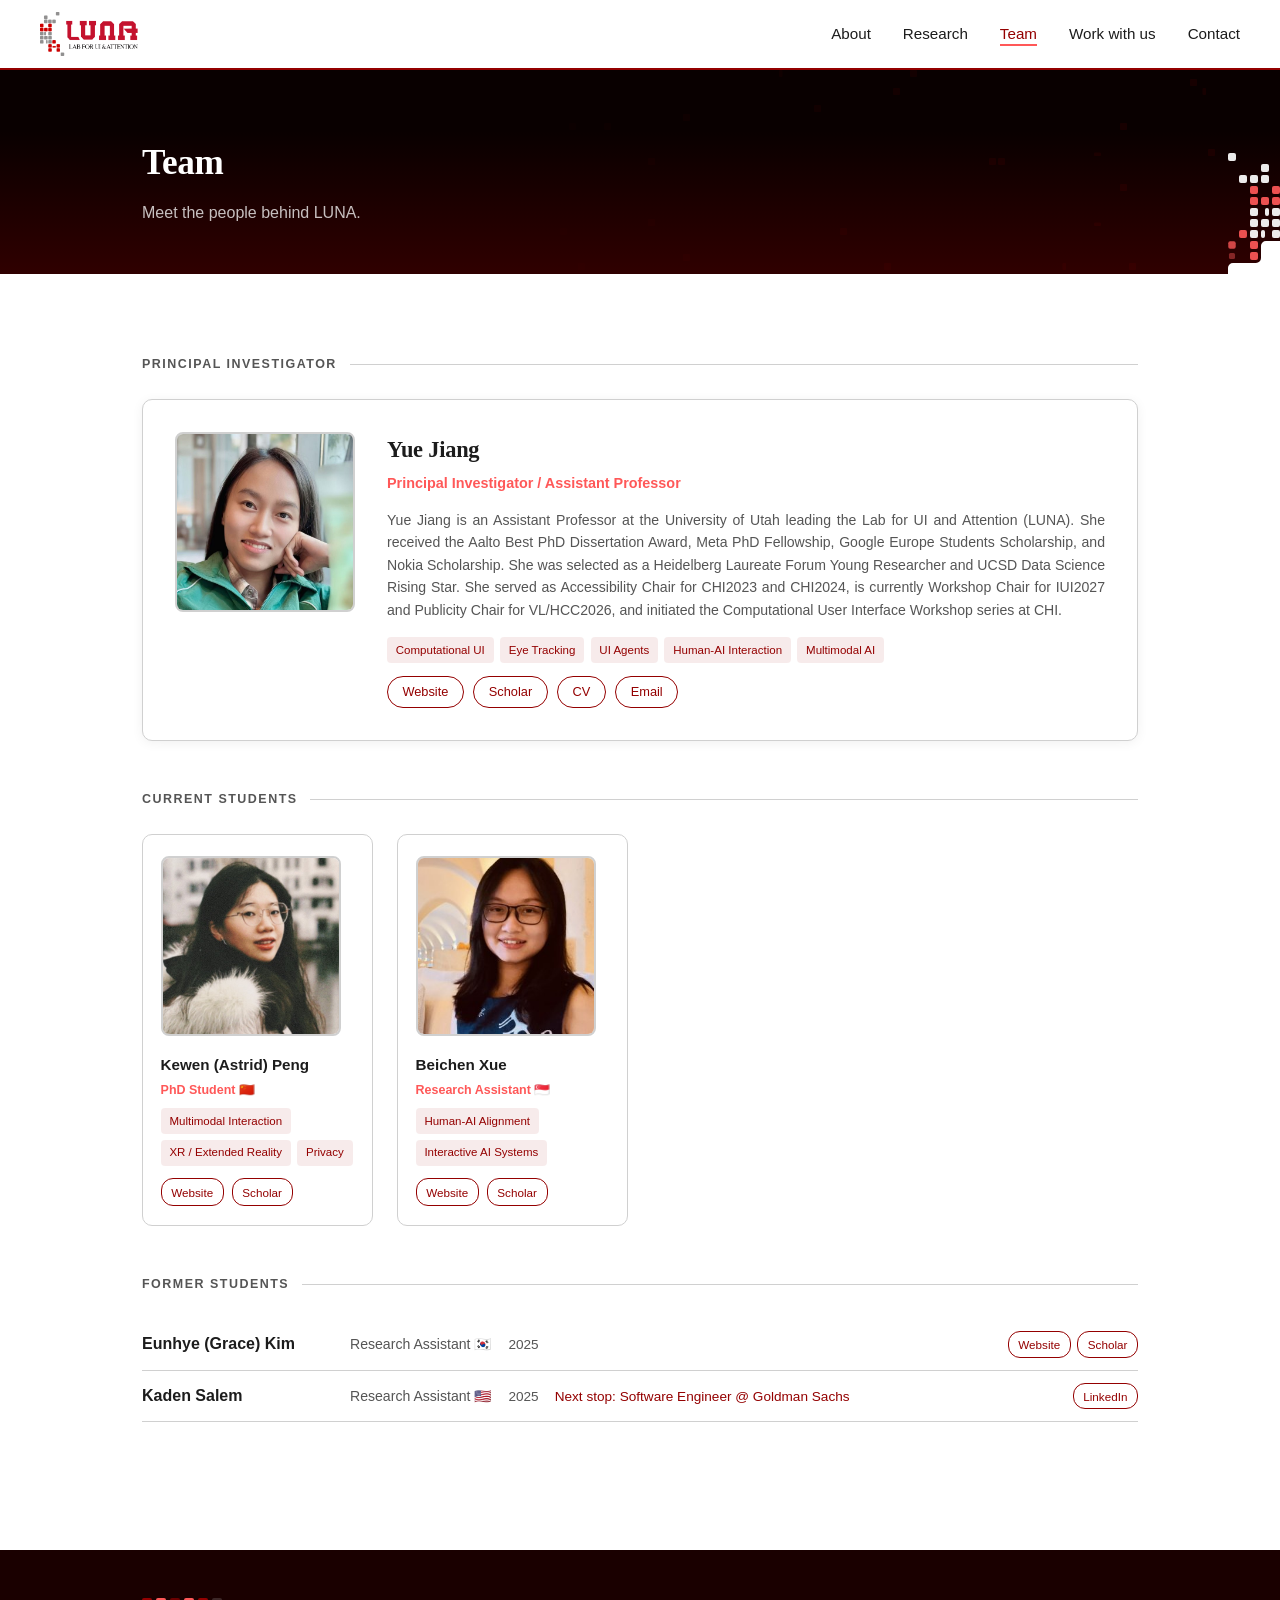
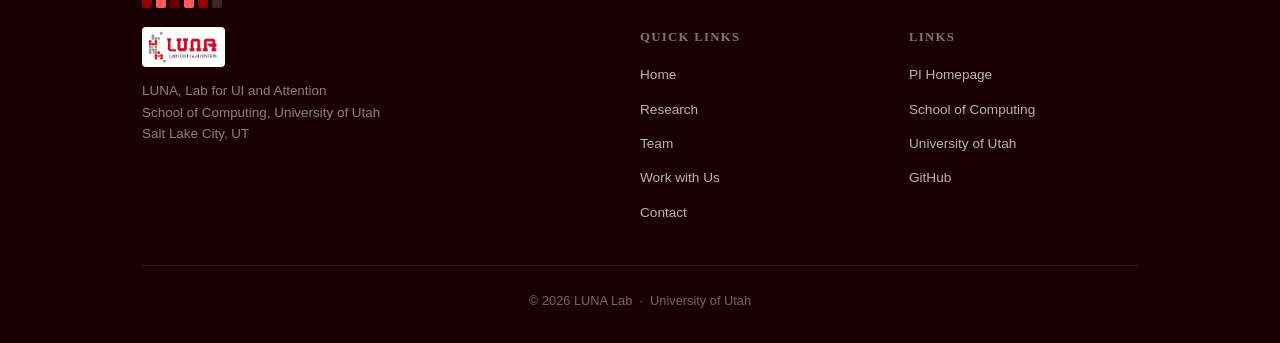
==== team.html @ 47d91c91 "Initial commit" ====
<!DOCTYPE html>
<html lang="en">
<head>
  <meta charset="UTF-8" />
  <meta name="viewport" content="width=device-width, initial-scale=1.0" />
  <meta name="description" content="Meet the LUNA Lab team at the University of Utah." />
  <title>Team | LUNA Lab</title>
  <link rel="stylesheet" href="css/styles.css" />
  <style>
    /* Extra: square-pattern photo placeholder for team */
    .photo-placeholder-grid {
      display: grid;
      grid-template-columns: repeat(6, 1fr);
      gap: 3px;
      padding: 16px;
      width: 100%; height: 100%;
      background: var(--luna-dark);
    }
    .photo-placeholder-grid .sq {
      border-radius: 2px;
    }
    .pi-photo-placeholder {
      display: grid;
      grid-template-columns: repeat(6, 1fr);
      gap: 4px;
      padding: 20px;
      width: 100%; height: 100%;
      background: var(--luna-dark);
    }
    .pi-photo-placeholder .sq { border-radius: 2px; }

    /* Interests tag row */
    .interest-tags { list-style: none; padding: 0; display: flex; flex-wrap: wrap; gap: 0.4rem; margin: 0.5rem 0 0.8rem; }
    .interest-tag {
      font-size: 0.72rem; font-weight: 500;
      padding: 0.2rem 0.55rem;
      border-radius: 4px;
      background: rgba(148,0,0,0.08);
      color: var(--luna-primary);
    }
  </style>
</head>
<body>
<a class="skip-link" href="#main-content">Skip to main content</a>

<nav class="luna-nav" aria-label="Main navigation">
  <a href="index.html" class="nav-logo">
    <img src="assets/brand/luna-logo-transparent.png" alt="LUNA Lab — Home" />
  </a>
  <button class="nav-hamburger" aria-label="Open menu" aria-expanded="false" aria-controls="nav-links">
    <span aria-hidden="true"></span><span aria-hidden="true"></span><span aria-hidden="true"></span>
  </button>
  <ul class="nav-links" id="nav-links">
    <li><a href="index.html">About</a></li>
    <li><a href="publications.html">Research</a></li>
    <li><a href="team.html">Team</a></li>
    <li><a href="join.html">Work with us</a></li>
    <li><a href="contact.html">Contact</a></li>
  </ul>
</nav>

<main id="main-content">

<div class="page-header">
  <canvas class="page-grid-canvas" aria-hidden="true"></canvas>
  <canvas class="page-edge-canvas" aria-hidden="true"></canvas>
  <div class="luna-container">
    <h1>Team</h1>
    <p>Meet the people behind LUNA.</p>
  </div>
</div>

<section class="luna-section" aria-label="Team members">
  <div class="luna-container" id="team-container">
    <!-- Rendered dynamically from members.json below -->
    <noscript>
      <p>Please enable JavaScript to view the team page, or see
      <a href="data/members.json">members.json</a>.</p>
    </noscript>
  </div>
</section>

</main>

<footer class="luna-footer">
  <div class="luna-container">
    <div class="footer-squares" aria-hidden="true">
      <span style="background:#940000;"></span>
      <span style="background:#ff5858;"></span>
      <span style="background:#6b0000;"></span>
      <span style="background:#ff5858;"></span>
      <span style="background:#940000;"></span>
      <span style="background:rgba(255,255,255,0.15);"></span>
    </div>
    <div class="footer-grid">
      <div class="footer-brand">
        <div class="footer-logo">
          <img src="assets/brand/luna-logo.png" alt="" />
        </div>
        <p>LUNA, Lab for UI and Attention<br>School of Computing, University of Utah<br>Salt Lake City, UT</p>
      </div>
      <div class="footer-links">
        <h4 id="footer-quick-links">Quick Links</h4>
        <ul aria-labelledby="footer-quick-links">
          <li><a href="index.html">Home</a></li>
          <li><a href="publications.html">Research</a></li>
          <li><a href="team.html">Team</a></li>
          <li><a href="join.html">Work with Us</a></li>
          <li><a href="contact.html">Contact</a></li>
        </ul>
      </div>
      <div class="footer-links">
        <h4 id="footer-ext-links">Links</h4>
        <ul aria-labelledby="footer-ext-links">
          <li><a data-link="piHomepage" href="https://yuejiang-nj.github.io/" target="_blank" rel="noopener">PI Homepage</a></li>
          <li><a data-link="schoolOfComputing" href="https://www.cs.utah.edu/" target="_blank" rel="noopener">School of Computing</a></li>
          <li><a data-link="universityOfUtah" href="https://www.utah.edu/" target="_blank" rel="noopener">University of Utah</a></li>
          <li><a data-link="labGithub" href="https://github.com/YueJiang-nj" target="_blank" rel="noopener">GitHub</a></li>
        </ul>
      </div>
    </div>
    <div class="footer-bottom">
      © 2026 LUNA Lab &nbsp;·&nbsp; University of Utah
    </div>
  </div>
</footer>

<script src="js/site-config.js"></script>
<script src="js/main.js"></script>
<script src="js/animation.js"></script>
<script>
/**
 * Loads members.json and renders the team page.
 * To add/edit members, update data/members.json — no HTML edits needed.
 */

const PLACEHOLDER_COLORS = ['#940000','#ff5858','#6b0000','#1a0000','#940000','#ff5858'];

function squarePlaceholder(size = 36) {
  const div = document.createElement('div');
  div.className = size > 6 ? 'pi-photo-placeholder' : 'photo-placeholder-grid';
  div.setAttribute('aria-hidden', 'true');   // decorative
  div.style.cssText = `display:grid;grid-template-columns:repeat(6,1fr);gap:3px;padding:12px;width:100%;height:100%;background:#1a0000;box-sizing:border-box;`;
  for (let i = 0; i < size; i++) {
    const sq = document.createElement('div');
    sq.style.cssText = `border-radius:2px;background:${PLACEHOLDER_COLORS[i % PLACEHOLDER_COLORS.length]};opacity:${(0.3+Math.random()*0.6).toFixed(2)};`;
    div.appendChild(sq);
  }
  return div;
}

function makeMemberLinks(member) {
  const links = [];
  if (member.homepage) links.push(`<a href="${member.homepage}" target="_blank" rel="noopener">Website</a>`);
  if (member.scholar)  links.push(`<a href="${member.scholar}"  target="_blank" rel="noopener">Scholar</a>`);
  if (member.linkedin) links.push(`<a href="${member.linkedin}" target="_blank" rel="noopener">LinkedIn</a>`);
  if (member.twitter)  links.push(`<a href="${member.twitter}"  target="_blank" rel="noopener">Twitter</a>`);
  if (member.cv)       links.push(`<a href="${member.cv}"       target="_blank" rel="noopener">CV</a>`);
  if (member.email)    links.push(`<a href="mailto:${member.email}">Email</a>`);
  return links.join('');
}

function renderPICard(pi) {
  const card = document.createElement('article');
  card.className = 'pi-card';

  // Photo — wrapped in link if homepage exists
  const photoWrap = document.createElement('div');
  photoWrap.className = 'pi-photo';
  photoWrap.style.cursor = pi.homepage ? 'pointer' : 'default';
  if (pi.photo) {
    const img = document.createElement('img');
    img.src = pi.photo;
    img.alt = `${pi.name}, ${pi.role}`;
    img.onerror = function () { this.parentElement.replaceChild(squarePlaceholder(36), this); };
    photoWrap.appendChild(img);
  } else {
    photoWrap.appendChild(squarePlaceholder(36));
  }
  if (pi.homepage) {
    const a = document.createElement('a');
    a.href = pi.homepage;
    a.target = '_blank';
    a.rel = 'noopener';
    a.setAttribute('aria-label', `${pi.name}: homepage (opens in a new tab)`);
    a.style.cssText = 'display:block;width:100%;height:100%;';
    a.appendChild(photoWrap.firstChild);
    photoWrap.appendChild(a);
  }

  // Name as link
  const nameHtml = pi.homepage
    ? `<a href="${pi.homepage}" target="_blank" rel="noopener" style="color:inherit;text-decoration:none;" onmouseover="this.style.color='var(--luna-accent)'" onmouseout="this.style.color='inherit'">${pi.name}</a>`
    : pi.name;

  const info = document.createElement('div');
  info.innerHTML = `
    <h3>${nameHtml}</h3>
    <div class="pi-title">${pi.role}</div>
    <p class="pi-bio">${pi.bio || ''}</p>
    <ul class="interest-tags" aria-label="Research interests">
      ${(pi.interests || []).map(t => `<li class="interest-tag">${t}</li>`).join('')}
    </ul>
    <div class="pi-links">${makeMemberLinks(pi)}</div>
  `;

  card.appendChild(photoWrap);
  card.appendChild(info);
  return card;
}

function renderMemberCard(member) {
  const card = document.createElement('article');
  card.className = 'member-card';


  // Photo — wrapped in link if homepage exists
  const photoWrap = document.createElement('div');
  photoWrap.className = 'member-photo';
  photoWrap.style.cursor = member.homepage ? 'pointer' : 'default';

  const imgOrPlaceholder = (() => {
    if (member.photo) {
      const img = document.createElement('img');
      img.src = member.photo;
      img.alt = `${member.name}, ${member.role}`;
      img.onerror = function () { this.parentElement.replaceChild(squarePlaceholder(18), this); };
      return img;
    }
    return squarePlaceholder(18);
  })();

  if (member.homepage) {
    const a = document.createElement('a');
    a.href = member.homepage;
    a.target = '_blank';
    a.rel = 'noopener';
    a.setAttribute('aria-label', `${member.name}: homepage (opens in a new tab)`);
    a.style.cssText = 'display:block;width:100%;height:100%;';
    a.appendChild(imgOrPlaceholder);
    photoWrap.appendChild(a);
  } else {
    photoWrap.appendChild(imgOrPlaceholder);
  }

  // Name as link
  const nameHtml = member.homepage
    ? `<a href="${member.homepage}" target="_blank" rel="noopener" style="color:inherit;text-decoration:none;" onmouseover="this.style.color='var(--luna-accent)'" onmouseout="this.style.color='inherit'">${member.name}</a>`
    : member.name;

  const info = document.createElement('div');
  info.className = 'member-info';
  info.innerHTML = `
    <h3>${nameHtml}</h3>
    <div class="member-role">${member.role}${member.flag ? ' ' + member.flag : ''}${member.start_year ? ' · ' + member.start_year + '–' : ''}</div>
    <ul class="interest-tags" aria-label="Research interests">
      ${(member.interests || []).map(t => `<li class="interest-tag">${t}</li>`).join('')}
    </ul>
    <p class="member-interests">${member.bio || ''}</p>
    <div class="member-links">${makeMemberLinks(member)}</div>
  `;

  card.appendChild(photoWrap);
  card.appendChild(info);
  return card;
}

function sectionLabel(text) {
  const h = document.createElement('h2');   // h1 (page) → h2 (group) → h3 (person)
  h.className = 'team-section-label';
  h.textContent = text;
  return h;
}

async function renderTeam() {
  const container = document.getElementById('team-container');
  let data;
  try {
    const res = await fetch('data/members.json', { cache: 'no-cache' });   // always pick up edits
    data = await res.json();
  } catch (e) {
    container.innerHTML = '<p style="color:var(--luna-text-light)">Could not load team data.</p>';
    return;
  }

  // PI
  if (data.pi && data.pi.length) {
    container.appendChild(sectionLabel('Principal Investigator'));
    data.pi.forEach(p => container.appendChild(renderPICard(p)));
  }

  // PhD Students
  if (data.phd_students && data.phd_students.length) {
    container.appendChild(sectionLabel('Current Students'));
    const grid = document.createElement('div');
    grid.className = 'members-grid';
    data.phd_students.forEach(m => grid.appendChild(renderMemberCard(m)));
    container.appendChild(grid);
  }

  // Masters
  if (data.masters_students && data.masters_students.length) {
    container.appendChild(sectionLabel('Master\'s Students'));
    const grid = document.createElement('div');
    grid.className = 'members-grid';
    data.masters_students.forEach(m => grid.appendChild(renderMemberCard(m)));
    container.appendChild(grid);
  }

  // Undergrad
  if (data.undergrad_researchers && data.undergrad_researchers.length) {
    container.appendChild(sectionLabel('Undergraduate Researchers'));
    const grid = document.createElement('div');
    grid.className = 'members-grid';
    data.undergrad_researchers.forEach(m => grid.appendChild(renderMemberCard(m)));
    container.appendChild(grid);
  }

  // Visiting
  if (data.visiting_researchers && data.visiting_researchers.length) {
    container.appendChild(sectionLabel('Visiting Researchers'));
    const grid = document.createElement('div');
    grid.className = 'members-grid';
    data.visiting_researchers.forEach(m => grid.appendChild(renderMemberCard(m)));
    container.appendChild(grid);
  }

  // Former students — a compact text list (name · role · year · next stop)
  if (data.alumni && data.alumni.length) {
    container.appendChild(sectionLabel('Former Students'));
    const list = document.createElement('ul');
    list.className = 'alumni-list';
    data.alumni.forEach(m => {
      const li = document.createElement('li');
      const links = makeMemberLinks(m);   // Website / Scholar / LinkedIn … (empty fields are skipped)
      li.innerHTML = `
        <span class="alumni-name">${m.name}</span>
        <span class="alumni-role">${m.role}${m.flag ? ' ' + m.flag : ''}</span>
        ${m.years ? `<span class="alumni-years">${m.years}</span>` : ''}
        ${m.next ? `<span class="alumni-next">Next stop: ${m.next}</span>` : ''}
        ${links ? `<span class="alumni-links">${links}</span>` : ''}`;
      list.appendChild(li);
    });
    container.appendChild(list);
  }
}

renderTeam();
</script>
</body>
</html>
---- css/styles.css ----
/* ============================================================
   LUNA Lab — Shared Stylesheet
   Colors: #940000 (primary), #ff5858 (accent), #ffffff (white)
   ============================================================ */

/* ── Factoria (custom font — place files in /fonts/) ── */
@font-face {
  font-family: 'Factoria';
  src: url('../fonts/Factoria-Medium.woff2') format('woff2'),
       url('../fonts/Factoria-Medium.woff')  format('woff'),
       url('../fonts/Factoria-Medium.otf')   format('opentype');
  font-weight: 500;
  font-style: normal;
  font-display: swap;
}
@font-face {
  font-family: 'Factoria';
  src: url('../fonts/Factoria-SemiBold.woff2') format('woff2'),
       url('../fonts/Factoria-SemiBold.woff')  format('woff'),
       url('../fonts/Factoria-SemiBold.otf')   format('opentype');
  font-weight: 600;
  font-style: normal;
  font-display: swap;
}
@font-face {
  font-family: 'Factoria';
  src: url('../fonts/Factoria-Bold.woff2') format('woff2'),
       url('../fonts/Factoria-Bold.woff')  format('woff'),
       url('../fonts/Factoria-Bold.otf')   format('opentype');
  font-weight: 700;
  font-style: normal;
  font-display: swap;
}

:root {
  --luna-primary:    #940000;
  --luna-primary-dk: #6b0000;
  --luna-accent:     #ff5858;
  --luna-white:      #ffffff;
  --luna-dark:       #1a0000;
  --luna-gray:       #f5f5f5;
  --luna-gray-mid:   #d0d0d0;
  --luna-text:       #1c1c1c;
  --luna-text-light: #555555;
  --nav-height:      70px;
  --font-display: 'Factoria', 'Georgia', serif;   /* headings & titles */
  --font-sans: 'Inter', 'Segoe UI', Arial, sans-serif;  /* body */
  --font-mono: 'JetBrains Mono', 'Fira Code', 'Consolas', monospace;
}

/* ── Reset ── */
*, *::before, *::after { box-sizing: border-box; margin: 0; padding: 0; }
html { scroll-behavior: smooth; }
body {
  font-family: var(--font-sans);
  color: var(--luna-text);
  background: var(--luna-white);
  line-height: 1.65;
}
a { color: var(--luna-primary); text-decoration: none; }
a:hover { color: var(--luna-accent); text-decoration: underline; }
img { max-width: 100%; display: block; }

/* ── Google Fonts (body + mono) ── */
@import url('https://fonts.googleapis.com/css2?family=Inter:wght@300;400;500;600;700&family=JetBrains+Mono:wght@400;500&display=swap');

/* ── Factoria applied to all display headings ── */
h1, h2, h3,
.section-title,
.luna-hero-content h1,
.page-header h1,
.pub-year-label,
.pi-card h3,
.join-card h3,
.contact-block h2,
.contact-block h3,
.footer-links h4,
nav.luna-nav .nav-logo span {
  font-family: var(--font-display);
  letter-spacing: -0.01em;
}

/* ============================================================
   NAVIGATION
   ============================================================ */
nav.luna-nav {
  position: fixed;
  top: 0; left: 0; right: 0;
  height: var(--nav-height);
  background: rgba(255,255,255,0.96);
  backdrop-filter: blur(10px);
  border-bottom: 2px solid var(--luna-primary);
  z-index: 1000;
  display: flex;
  align-items: center;
  justify-content: space-between;
  padding: 0 2.5rem;
}

nav.luna-nav .nav-logo {
  display: flex;
  align-items: center;
  gap: 0.7rem;
  text-decoration: none;
}
nav.luna-nav .nav-logo img {
  height: 44px;
  width: auto;
}
nav.luna-nav .nav-logo span {
  font-size: 1rem;
  font-weight: 600;
  color: var(--luna-primary);
  letter-spacing: 0.03em;
}

nav.luna-nav .nav-links {
  display: flex;
  gap: 2rem;
  list-style: none;
}
nav.luna-nav .nav-links a {
  font-size: 0.95rem;
  font-weight: 500;
  color: var(--luna-text);
  text-decoration: none;
  position: relative;
  padding-bottom: 2px;
  transition: color 0.2s;
}
nav.luna-nav .nav-links a::after {
  content: '';
  position: absolute;
  bottom: -2px; left: 0; right: 0;
  height: 2px;
  background: var(--luna-accent);
  transform: scaleX(0);
  transition: transform 0.2s;
}
nav.luna-nav .nav-links a:hover,
nav.luna-nav .nav-links a.active {
  color: var(--luna-primary);
  text-decoration: none;
}
nav.luna-nav .nav-links a:hover::after,
nav.luna-nav .nav-links a.active::after {
  transform: scaleX(1);
}

/* Hamburger (mobile) */
.nav-hamburger {
  display: none;
  flex-direction: column;
  gap: 5px;
  cursor: pointer;
  background: none;
  border: none;
  padding: 14px 10px;      /* 44x44 touch target (WCAG 2.5.5) */
  margin: -10px -6px;      /* …without moving the bars visually */
}
.nav-hamburger span {
  display: block;
  width: 24px; height: 2px;
  background: var(--luna-primary);
  transition: all 0.2s;
}

@media (max-width: 768px) {
  .nav-hamburger { display: flex; }
  nav.luna-nav .nav-links {
    position: fixed;
    top: var(--nav-height); left: 0; right: 0;
    background: white;
    flex-direction: column;
    align-items: flex-start;
    padding: 1.5rem 2rem;
    gap: 1rem;
    border-bottom: 2px solid var(--luna-primary);
    display: none;
  }
  nav.luna-nav .nav-links.open { display: flex; }
}

/* ============================================================
   PAGE WRAPPER
   ============================================================ */
main { padding-top: var(--nav-height); }

/* ============================================================
   HERO (index.html)
   ============================================================ */
.luna-hero {
  position: relative;
  width: 100%;
  height: calc(100vh - var(--nav-height));
  min-height: 520px;
  background: var(--luna-dark);
  overflow: hidden;
  display: flex;
  align-items: center;
  justify-content: center;
}
/* The hero pulls the next section up over its white bottom band (JS sets a negative
   margin); keep that section's content above the hero. */
.luna-hero { z-index: 0; }
.luna-hero + * { position: relative; z-index: 1; }
/* Bottom edge cut by LUNA logo blocks (drawn by js/animation.js) */
#luna-edge-canvas {
  position: absolute;
  left: 0; right: 0; bottom: 0;
  width: 100%; height: 330px;   /* set by animation.js to one mark tall */
  z-index: 7;                   /* above canvas, vignette and glow; below the title & scroll cue */
  pointer-events: none;
}

#luna-grid-canvas {
  position: absolute;
  inset: 0;
  width: 100%; height: 100%;
  opacity: 0.80; /* letter monogram — vignette handles centre legibility */
  /* soft hand-off: letters dissolve toward the bottom edge */
  -webkit-mask-image: linear-gradient(to bottom, #000 0%, #000 58%, rgba(0,0,0,0.55) 80%, transparent 100%);
          mask-image: linear-gradient(to bottom, #000 0%, #000 58%, rgba(0,0,0,0.55) 80%, transparent 100%);
}
/* soft hand-off into the About section: a warm glow rising from the bottom edge */
.luna-hero::before {
  content: '';
  position: absolute;
  left: 0; right: 0; bottom: 0;
  height: 34%;
  z-index: 6;               /* above canvas + vignette, below content */
  pointer-events: none;
  background: linear-gradient(to bottom, rgba(148,0,0,0) 0%, rgba(148,0,0,0.12) 45%, rgba(148,0,0,0.30) 100%);
}
/* faint scroll cue at the bottom of the hero: three rounded chevrons that ripple downward */
.hero-scroll-cue {
  position: absolute;
  left: 50%;
  bottom: var(--hero-cue, 1.2rem);   /* set by animation.js: inside the upper half of the bottom fade */
  transform: translateX(-50%);
  z-index: 10;
  width: 44px; height: 56px;
  display: flex; align-items: center; justify-content: center;
  color: rgba(255,255,255,0.55);
  text-decoration: none;
  border-radius: 8px;
  transition: color 0.2s;
}
.hero-scroll-cue:hover { color: rgba(255,255,255,0.9); text-decoration: none; }
.hero-scroll-cue svg { width: 26px; height: 44px; display: block; overflow: visible; }
.hero-scroll-cue path { animation: hero-cue-ripple 2.1s ease-in-out infinite; opacity: 0.25; }
.hero-scroll-cue .cue-2 { animation-delay: 0.22s; }
.hero-scroll-cue .cue-3 { animation-delay: 0.44s; }
@keyframes hero-cue-ripple {
  0%, 60%, 100% { opacity: 0.22; transform: translateY(0); }
  30%           { opacity: 0.95; transform: translateY(2px); }
}

.luna-hero-content {
  position: relative;
  z-index: 10;
  text-align: center;
  color: white;
  padding: 2rem;
  max-width: 800px;
}
.luna-hero-content h1 {
  font-size: clamp(2rem, 5vw, 3.6rem);
  font-weight: 700;
  line-height: 1.15;
  letter-spacing: -0.02em;
  margin-bottom: 0.5rem;
}
.luna-hero-content h1 .highlight {
  color: var(--luna-accent);
}
.luna-hero-content .hero-sub {
  font-size: clamp(1rem, 2.2vw, 1.3rem);
  color: rgba(255,255,255,0.8);
  margin-top: 0.8rem;
  font-weight: 400;
}
.luna-hero-content .hero-tagline {
  font-family: var(--font-mono);
  font-size: 0.85rem;
  color: var(--luna-accent);
  margin-top: 1.2rem;
  opacity: 0.9;
  letter-spacing: 0.05em;
}

/* ============================================================
   SQUARE MOTIF (decorative, from LUNA logo aesthetic)
   ============================================================ */
.luna-square-motif {
  display: inline-grid;
  grid-template-columns: repeat(3, 8px);
  gap: 2px;
  vertical-align: middle;
  margin: 0 6px;
}
.luna-square-motif span {
  width: 8px; height: 8px;
  border-radius: 1px;
}
.luna-square-motif span.s-red  { background: var(--luna-accent); }
.luna-square-motif span.s-dark { background: var(--luna-primary); }
.luna-square-motif span.s-white { background: white; border: 1px solid var(--luna-gray-mid); }

/* Larger square accent bar */
.luna-section-accent {
  display: flex;
  gap: 5px;
  margin-bottom: 1.2rem;
  align-items: center;
}
.luna-section-accent .sq {
  width: 12px; height: 12px;
  border-radius: 2px;
}
.luna-section-accent .sq-1 { background: var(--luna-primary); }
.luna-section-accent .sq-2 { background: var(--luna-accent); }
.luna-section-accent .sq-3 { background: var(--luna-gray-mid); }

/* ============================================================
   SECTIONS — general
   ============================================================ */
.luna-section {
  padding: 5rem 0;
}
.luna-section-alt {
  background: var(--luna-gray);
}
.luna-container {
  max-width: 1060px;
  margin: 0 auto;
  padding: 0 2rem;
}
.section-title {
  font-size: 1.9rem;
  font-weight: 700;
  color: var(--luna-primary);
  margin-bottom: 1.5rem;
}
.section-title .accent { color: var(--luna-accent); }

/* ============================================================
   ABOUT SECTION (index)
   ============================================================ */
.about-grid {
  display: grid;
  grid-template-columns: 1fr 1fr;
  gap: 3rem;
  align-items: start;
}
.about-grid p {
  margin-bottom: 1rem;
  color: var(--luna-text-light);
  font-size: 0.97rem;
}
.about-grid p strong { color: var(--luna-text); }

.research-themes {
  display: grid;
  grid-template-columns: 1fr 1fr;
  gap: 1rem;
  margin-top: 1.5rem;
}
.theme-card {
  background: white;
  border: 1.5px solid var(--luna-gray-mid);
  border-left: 4px solid var(--luna-accent);
  border-radius: 6px;
  padding: 1rem 1.1rem;
  transition: border-color 0.2s, box-shadow 0.2s;
}
.theme-card:hover {
  border-color: var(--luna-primary);
  box-shadow: 0 4px 16px rgba(148,0,0,0.08);
}
.theme-card h4 {
  font-size: 0.9rem;
  font-weight: 600;
  color: var(--luna-primary);
  margin-bottom: 0.3rem;
}
.theme-card p {
  font-size: 0.82rem;
  margin: 0;
  color: var(--luna-text-light);
}

@media (max-width: 768px) {
  .about-grid { grid-template-columns: 1fr; }
  .research-themes { grid-template-columns: 1fr; }
}

/* ============================================================
   SPONSORS SCROLL
   ============================================================ */
.sponsors-section {
  background: white;
  padding: 2.5rem 0;
  overflow: hidden;
  border-bottom: 1px solid var(--luna-gray-mid);
}
.sponsors-label {
  text-align: center;
  font-size: 0.78rem;
  font-weight: 600;
  letter-spacing: 0.12em;
  color: var(--luna-text-light);
  text-transform: uppercase;
  margin-bottom: 1.5rem;
}
.sponsors-track-wrapper {
  overflow: hidden;
  position: relative;
  /* fade edges */
  mask-image: linear-gradient(to right, transparent, black 15%, black 85%, transparent);
  -webkit-mask-image: linear-gradient(to right, transparent, black 15%, black 85%, transparent);
}
.sponsors-track {
  display: flex;
  align-items: center;
  gap: 5rem;
  width: max-content;
  animation: sponsors-scroll 18s linear infinite;
}
.sponsors-track:hover { animation-play-state: paused; }

.sponsor-logo {
  display: flex;
  align-items: center;
  justify-content: center;
  height: 52px;
  flex-shrink: 0;
}
.sponsor-logo img { height: 44px; width: auto; max-width: 220px; object-fit: contain; }
/* very wide wordmark: a bit shorter so it sits in balance with NVIDIA */
.sponsor-logo img[src*="one-u-rai"] { height: 34px; max-width: 420px; }
.sponsor-logo .sponsor-text {
  font-size: 1.1rem;
  font-weight: 700;
  color: var(--luna-text);
  letter-spacing: 0.02em;
  white-space: nowrap;
}

/* Few sponsors → a calm, centred row. The duplicate set (only needed for the
   infinite scroll) is hidden. To bring the scrolling marquee back once there are
   many logos, add class="scrolling" to .sponsors-track in index.html. */
.sponsors-track:not(.scrolling) {
  width: 100%;
  justify-content: center;
  flex-wrap: wrap;
  gap: 3.5rem;
  animation: none;
}
.sponsors-track:not(.scrolling) .sponsor-logo[aria-hidden="true"] { display: none; }
.sponsors-track-wrapper:has(.sponsors-track:not(.scrolling)) {
  -webkit-mask-image: none; mask-image: none;
}

@keyframes sponsors-scroll {
  0%   { transform: translateX(0); }
  100% { transform: translateX(-50%); }
}

/* ============================================================
   PUBLICATIONS PAGE
   ============================================================ */
.pub-year-group { margin-bottom: 3rem; }
.pub-year-label {
  font-size: 1.1rem;
  font-weight: 700;
  color: var(--luna-primary);
  border-bottom: 2px solid var(--luna-accent);
  padding-bottom: 0.4rem;
  margin-bottom: 1.5rem;
  display: inline-block;
}

.pub-card {
  display: grid;
  grid-template-columns: 200px 1fr;
  gap: 1.5rem;
  padding: 1.5rem 0;
  border-bottom: 1px solid var(--luna-gray-mid);
  align-items: start;
}
.pub-card:last-child { border-bottom: none; }

.pub-thumb {
  width: 200px;
  height: auto;
  aspect-ratio: 16 / 9;     /* matches the 16:9 paper covers, so nothing gets cropped */
  border-radius: 6px;
  overflow: hidden;
  background: var(--luna-gray);
  flex-shrink: 0;
  display: flex;
  align-items: center;
  justify-content: center;
  border: 1px solid var(--luna-gray-mid);
  position: relative;
}
.pub-thumb img { width: 100%; height: 100%; object-fit: contain; background: #fff; }   /* show the whole figure */
/* Thumbnail that plays the paper's video */
a.pub-thumb.has-video { cursor: pointer; text-decoration: none; }
a.pub-thumb.has-video img { transition: transform 0.35s ease, filter 0.35s ease; }
a.pub-thumb.has-video:hover img,
a.pub-thumb.has-video:focus-visible img { transform: scale(1.04); filter: brightness(0.82); }
.play-badge {
  position: absolute;
  right: 8px; bottom: 8px;
  width: 34px; height: 34px;
  border-radius: 8px;                    /* rounded square — LUNA block */
  background: rgba(148,0,0,0.92);
  display: flex; align-items: center; justify-content: center;
  box-shadow: 0 2px 8px rgba(0,0,0,0.25);
  transition: transform 0.2s ease, background 0.2s ease;
}
.play-badge svg { width: 18px; height: 18px; fill: #fff; margin-left: 2px; }
a.pub-thumb.has-video:hover .play-badge,
a.pub-thumb.has-video:focus-visible .play-badge { transform: scale(1.1); background: var(--luna-accent); }
.pub-thumb .thumb-placeholder {
  width: 100%; height: 100%;
  display: grid;
  grid-template-columns: repeat(8, 1fr);
  grid-template-rows: repeat(5, 1fr);
  gap: 2px;
  padding: 8px;
  background: var(--luna-dark);
}
.pub-thumb .thumb-placeholder .sq {
  border-radius: 1px;
  opacity: 0.7;
}

.pub-info .pub-venue {
  font-size: 0.78rem;
  font-weight: 600;
  color: var(--luna-accent);
  text-transform: uppercase;
  letter-spacing: 0.08em;
  margin-bottom: 0.4rem;
}
.pub-info h3 {
  font-size: 1rem;
  font-weight: 600;
  color: var(--luna-text);
  line-height: 1.4;
  margin-bottom: 0.5rem;
}
.pub-info .pub-authors {
  font-size: 0.85rem;
  color: var(--luna-text-light);
  margin-bottom: 0.6rem;
}
.pub-info .pub-authors strong { color: var(--luna-text); }
.pub-info .pub-desc {
  font-size: 0.84rem;
  color: var(--luna-text-light);
  line-height: 1.55;
  margin-bottom: 0.7rem;
}
.pub-links {
  display: flex;
  flex-wrap: wrap;
  gap: 0.5rem;
}
.pub-link {
  display: inline-flex;
  align-items: center;
  gap: 0.25rem;
  font-size: 0.8rem;
  font-weight: 500;
  padding: 0.3rem 0.75rem;
  border-radius: 20px;
  border: 1.5px solid var(--luna-primary);
  color: var(--luna-primary);
  text-decoration: none;
  transition: background 0.15s, color 0.15s;
}
.pub-link:hover {
  background: var(--luna-primary);
  color: white;
  text-decoration: none;
}
.pub-tags {
  display: flex;
  flex-wrap: wrap;
  gap: 0.4rem;
  margin-top: 0.6rem;
}
.pub-tag {
  font-size: 0.73rem;
  padding: 0.2rem 0.6rem;
  border-radius: 4px;
  background: rgba(148,0,0,0.08);
  color: var(--luna-primary);
  font-weight: 500;
}

@media (max-width: 640px) {
  .pub-card { grid-template-columns: 1fr; }
  .pub-thumb { width: 100%; height: auto; }
}

/* ============================================================
   TEAM PAGE
   ============================================================ */
.team-section-label {
  font-family: var(--font-sans);
  letter-spacing: 0.12em;
  font-size: 0.78rem;
  font-weight: 700;
  letter-spacing: 0.12em;
  color: var(--luna-text-light);
  text-transform: uppercase;
  margin-bottom: 1.5rem;
  display: flex;
  align-items: center;
  gap: 0.8rem;
}
.team-section-label::after {
  content: '';
  flex: 1;
  height: 1px;
  background: var(--luna-gray-mid);
}

/* PI card */
.pi-card {
  display: grid;
  grid-template-columns: 180px 1fr;
  gap: 2rem;
  align-items: start;
  padding: 2rem;
  background: white;
  border: 1.5px solid var(--luna-gray-mid);   /* plain grey all round, like the member cards */
  border-radius: 10px;
  margin-bottom: 3rem;
  box-shadow: 0 2px 12px rgba(0,0,0,0.06);
}
.pi-card .pi-photo {
  width: 180px; height: 180px;
  border-radius: 8px;
  overflow: hidden;
  background: var(--luna-gray);
  border: 2px solid var(--luna-gray-mid);
  display: flex; align-items: center; justify-content: center;
  flex-shrink: 0;
}
.pi-card .pi-photo img { width: 100%; height: 100%; object-fit: cover; }
.pi-card h3 { font-size: 1.4rem; font-weight: 700; color: var(--luna-text); }
.pi-card .pi-title { font-size: 0.9rem; color: var(--luna-accent); font-weight: 600; margin: 0.2rem 0 0.8rem; }
.pi-card .pi-bio { font-size: 0.88rem; color: var(--luna-text-light); line-height: 1.6; margin-bottom: 1rem; }
.pi-card .pi-links { display: flex; gap: 0.6rem; flex-wrap: wrap; }
.pi-card .pi-links a {
  font-size: 0.8rem; font-weight: 500;
  padding: 0.3rem 0.9rem;
  border-radius: 20px;
  border: 1.5px solid var(--luna-primary);
  color: var(--luna-primary);
  text-decoration: none;
  transition: all 0.15s;
}
.pi-card .pi-links a:hover { background: var(--luna-primary); color: white; }

/* Member grid */
.members-grid {
  display: grid;
  grid-template-columns: repeat(auto-fill, minmax(220px, 1fr));
  gap: 1.5rem;
  margin-bottom: 3rem;
}
.member-card {
  background: white;
  border: 1.5px solid var(--luna-gray-mid);
  border-radius: 10px;
  overflow: hidden;
  transition: box-shadow 0.2s, transform 0.2s;
  position: relative;
}
.member-card:hover {
  box-shadow: 0 8px 28px rgba(148,0,0,0.12);
  transform: translateY(-3px);
}
/* (no longer used — cards now have a plain grey border) */
.member-card-strip {
  height: 8px;
  display: flex;
}
.member-card-strip span {
  flex: 1;
}
.member-card-strip .s1 { background: var(--luna-primary); }
.member-card-strip .s2 { background: var(--luna-accent); }
.member-card-strip .s3 { background: var(--luna-primary-dk); }

.member-card .member-photo {
  /* same size and frame as the PI photo */
  width: 180px; height: 180px;
  margin: 1.3rem 1.1rem 0;
  border-radius: 8px;
  border: 2px solid var(--luna-gray-mid);
  background: var(--luna-gray);
  overflow: hidden;
  display: flex; align-items: center; justify-content: center;
}
.member-card .member-photo img { width: 100%; height: 100%; object-fit: cover; }
.member-card .member-photo .photo-placeholder {
  display: grid;
  grid-template-columns: repeat(6, 1fr);
  gap: 3px;
  padding: 20px;
  width: 100%; height: 100%;
  background: var(--luna-dark);
}
.member-card .member-photo .photo-placeholder .sq {
  border-radius: 2px;
  opacity: 0.5;
}
.member-info {
  padding: 1rem 1.1rem 1.2rem;
}
@media (max-width: 640px) {
  .member-card .member-photo { width: 120px; height: 120px; }
}
.member-info h3,
.member-info h4 { font-family: var(--font-sans); letter-spacing: normal; font-size: 0.95rem; font-weight: 600; margin-bottom: 0.2rem; }
.member-info .member-role { font-size: 0.78rem; color: var(--luna-accent); font-weight: 600; margin-bottom: 0.4rem; }
.member-info .member-interests { font-size: 0.78rem; color: var(--luna-text-light); line-height: 1.5; margin-bottom: 0.7rem; }
.member-info .member-links { display: flex; gap: 0.5rem; flex-wrap: wrap; }
.member-info .member-links a {
  font-size: 0.73rem; font-weight: 500;
  padding: 0.2rem 0.6rem;
  border-radius: 12px;
  border: 1px solid var(--luna-primary);
  color: var(--luna-primary);
  text-decoration: none;
  transition: all 0.15s;
}
.member-info .member-links a:hover { background: var(--luna-primary); color: white; }

/* Former students: compact list */
.alumni-list { list-style: none; margin: 0 0 3rem; padding: 0; }
.alumni-list li {
  display: flex; flex-wrap: wrap; align-items: baseline;
  gap: 0.35rem 1rem;
  padding: 0.75rem 0;
  border-bottom: 1px solid var(--luna-gray-mid);
  text-align: left;
}
.alumni-name  { font-weight: 600; color: var(--luna-text); min-width: 12rem; }
.alumni-name a { color: inherit; }
.alumni-role  { font-size: 0.88rem; color: var(--luna-text-light); }
.alumni-years { font-size: 0.85rem; color: var(--luna-text-light); }
.alumni-next  { font-size: 0.85rem; color: var(--luna-primary); }
.alumni-links { margin-left: auto; display: flex; gap: 0.4rem; }
.alumni-links a {
  font-size: 0.73rem; font-weight: 500;
  padding: 0.15rem 0.6rem;
  border-radius: 12px;
  border: 1px solid var(--luna-primary);
  color: var(--luna-primary);
  text-decoration: none;
}
.alumni-links a:hover { background: var(--luna-primary); color: #fff; }

@media (max-width: 640px) {
  .alumni-links { margin-left: 0; flex-basis: 100%; }
  .pi-card { grid-template-columns: 1fr; }
  .pi-card .pi-photo { width: 120px; height: 120px; }
}

/* ============================================================
   JOIN (Work with us) PAGE
   ============================================================ */
.join-intro {
  font-size: 1.05rem;
  color: var(--luna-text-light);
  max-width: none;          /* same width as the cards and note below */
  margin-bottom: 3rem;
  line-height: 1.7;
}
.join-cards {
  display: grid;
  grid-template-columns: repeat(auto-fill, minmax(280px, 1fr));
  gap: 1.5rem;
  margin-bottom: 3rem;
}
@media (max-width: 768px) {
  /* Swipeable card row on phones (desktop keeps the grid) */
  .join-cards {
    display: flex;
    overflow-x: auto;
    scroll-snap-type: x mandatory;
    -webkit-overflow-scrolling: touch;
    scroll-padding: 0 1rem;
    gap: 1rem;
    margin: 0 -2rem 3rem;         /* bleed to the screen edge so the next card peeks in */
    padding: 0.25rem 2rem 1rem;
    scrollbar-width: thin;
  }
  .join-cards .join-card {
    flex: 0 0 86%;
    scroll-snap-align: center;
  }
}
.join-card {
  background: white;
  border: 1.5px solid var(--luna-gray-mid);
  border-radius: 10px;
  padding: 1.8rem;
  position: relative;
  overflow: hidden;
}
.join-card::before {
  content: '';
  position: absolute;
  top: 0; left: 0; right: 0;
  height: 4px;
  background: linear-gradient(90deg, var(--luna-primary), var(--luna-accent));
}
.join-card h3 {
  font-size: 1.05rem;
  font-weight: 700;
  color: var(--luna-primary);
  margin-bottom: 0.8rem;
}
.join-card p {
  font-size: 0.88rem;
  color: var(--luna-text-light);
  line-height: 1.65;
  margin-bottom: 0.6rem;
}
.join-card ul {
  list-style: none;
  margin: 0.6rem 0;
}
.join-card ul li {
  font-size: 0.85rem;
  color: var(--luna-text-light);
  padding: 0.25rem 0 0.25rem 1.1rem;
  position: relative;
}
.join-card ul li::before {
  content: '▪';
  color: var(--luna-accent);
  position: absolute;
  left: 0;
}
.join-btn {
  display: inline-flex;
  align-items: center;
  gap: 0.4rem;
  margin-top: 1rem;
  font-size: 0.85rem;
  font-weight: 600;
  padding: 0.55rem 1.2rem;
  border-radius: 6px;
  background: var(--luna-primary);
  color: white;
  text-decoration: none;
  transition: background 0.15s;
}
.join-btn:hover { background: var(--luna-accent); color: white; text-decoration: none; }

.research-areas-list {
  list-style: none;
  display: flex;
  flex-wrap: wrap;
  gap: 0.6rem;
  margin: 1rem 0;
}
.research-area-tag {
  font-size: 0.82rem;
  font-weight: 500;
  padding: 0.35rem 0.9rem;
  border-radius: 20px;
  background: rgba(148,0,0,0.08);
  color: var(--luna-primary);
  border: 1px solid rgba(148,0,0,0.2);
}

/* ============================================================
   CONTACT PAGE
   ============================================================ */
.contact-grid {
  display: grid;
  grid-template-columns: 1fr 1fr;
  gap: 3rem;
  align-items: start;
}
.contact-block h2,
.contact-block h3 {
  font-size: 1rem;
  font-weight: 700;
  color: var(--luna-primary);
  margin-bottom: 0.8rem;
}
.contact-block p {
  font-size: 0.92rem;
  color: var(--luna-text-light);
  line-height: 1.7;
}
.contact-block a { color: var(--luna-primary); }
.contact-map {
  width: 100%;
  height: 320px;
  border-radius: 8px;
  overflow: hidden;
  border: 1.5px solid var(--luna-gray-mid);
}
.contact-map iframe { width: 100%; height: 100%; border: none; }

@media (max-width: 768px) {
  .contact-grid { grid-template-columns: 1fr; }
}

/* ============================================================
   FOOTER
   ============================================================ */
footer.luna-footer {
  background: var(--luna-dark);
  color: rgba(255,255,255,0.8);
  padding: 3rem 0 2rem;
}
.footer-grid {
  display: grid;
  grid-template-columns: 2fr 1fr 1fr;
  gap: 2.5rem;
  margin-bottom: 2rem;
}
.footer-brand .footer-logo img { height: 40px; margin-bottom: 0.8rem; border-radius: 4px; } /* luna-logo.png has a white background: show it as-is (no filter) */
.footer-brand p { font-size: 0.84rem; color: rgba(255,255,255,0.5); line-height: 1.6; max-width: 280px; }
.footer-links h4 {
  font-size: 0.8rem;
  font-weight: 700;
  letter-spacing: 0.1em;
  text-transform: uppercase;
  color: rgba(255,255,255,0.45);
  margin-bottom: 0.8rem;
}
.footer-links ul { list-style: none; }
.footer-links ul li { margin-bottom: 0.5rem; }
.footer-links ul li a {
  font-size: 0.85rem;
  color: rgba(255,255,255,0.7);
  text-decoration: none;
  transition: color 0.15s;
}
.footer-links ul li a:hover { color: var(--luna-accent); }
.footer-bottom {
  border-top: 1px solid rgba(255,255,255,0.1);
  padding-top: 1.5rem;
  text-align: center;
  font-size: 0.8rem;
  color: rgba(255,255,255,0.4);
}
.footer-bottom .accent { color: var(--luna-accent); }
/* Footer square motif row */
.footer-squares {
  display: flex;
  gap: 4px;
  margin-bottom: 1.2rem;
}
.footer-squares span {
  width: 10px; height: 10px;
  border-radius: 2px;
}

@media (max-width: 768px) {
  .footer-grid { grid-template-columns: 1fr; gap: 1.5rem; }
  .nav-hamburger { display: flex; }
}

/* ============================================================
   UTILITY
   ============================================================ */
.mt-1 { margin-top: 0.5rem; }
.mt-2 { margin-top: 1rem; }
.mt-3 { margin-top: 2rem; }
.text-accent { color: var(--luna-accent); }
.text-primary { color: var(--luna-primary); }

/* Page header (non-home pages) — same dark cover as the homepage, smaller:
   logo-block tiles on the right and one mark carved into the bottom-right corner
   (both drawn by js/animation.js) */
.page-header {
  background: #090000;       /* = homepage hero (#1a0000 under the 80% #050000 canvas) */
  color: white;
  padding: 4rem 0 3rem;
  position: relative;
  overflow: hidden;
}
.page-header::before {       /* warm glow toward the bottom, like the hero */
  content: '';
  position: absolute;
  inset: 0;
  background: linear-gradient(to bottom, rgba(148,0,0,0) 30%, rgba(148,0,0,0.28) 100%);
  pointer-events: none;
}
.page-header .luna-container { position: relative; z-index: 10; }
.page-grid-canvas {
  position: absolute;
  inset: 0;
  width: 100%; height: 100%;
  opacity: 0.80;
  pointer-events: none;
  /* tiles only on the right, fading in from the middle */
  -webkit-mask-image: linear-gradient(to right, transparent 35%, rgba(0,0,0,0.6) 60%, #000 85%);
          mask-image: linear-gradient(to right, transparent 35%, rgba(0,0,0,0.6) 60%, #000 85%);
}
.page-edge-canvas {
  position: absolute;
  left: 0; right: 0; bottom: 0;
  width: 100%; height: 0;   /* height set by animation.js */
  z-index: 2;
  pointer-events: none;
}
.page-header h1 {
  font-size: 2.2rem;
  font-weight: 700;
  position: relative;
}
.page-header p {
  font-size: 1rem;
  color: rgba(255,255,255,0.75);
  margin-top: 0.5rem;
  position: relative;
}


/* ============================================================
   JUSTIFIED BODY TEXT — paragraphs and list items in page content are justified
   ============================================================ */
main p,
main li {
  text-align: justify;
  text-justify: inter-word;
  -webkit-hyphens: auto;
  hyphens: auto;            /* breaks long words so justified lines don't get big gaps */
}
/* keep centred / single-line text as it was */
.luna-hero-content p,
.page-header p,
.research-area-tag,
.interest-tag,
.pub-tag {
  text-align: inherit;
  -webkit-hyphens: manual;
  hyphens: manual;
}

/* ============================================================
   ACCESSIBILITY (no visual change for mouse users)
   ============================================================ */
/* Screen-reader-only text */
.sr-only {
  position: absolute !important;
  width: 1px; height: 1px;
  padding: 0; margin: -1px;
  overflow: hidden;
  clip: rect(0, 0, 0, 0);
  white-space: nowrap;
  border: 0;
}
/* Skip link — hidden until it receives keyboard focus */
.skip-link {
  position: absolute;
  top: 0; left: 0;
  z-index: 2000;
  transform: translateY(-120%);
  background: var(--luna-primary);
  color: #fff;
  font-weight: 600;
  font-size: 0.9rem;
  padding: 0.6rem 1rem;
  border-radius: 0 0 6px 0;
  text-decoration: none;
  transition: transform 0.15s;
}
.skip-link:focus {
  transform: translateY(0);
  outline: 3px solid var(--luna-accent);
  outline-offset: 2px;
}
/* Visible focus ring for keyboard users only (:focus-visible) */
a:focus-visible,
button:focus-visible,
[tabindex]:focus-visible,
iframe:focus-visible {
  outline: 3px solid var(--luna-accent);
  outline-offset: 3px;
  border-radius: 3px;
}
.join-btn:focus-visible,
.pub-link:focus-visible,
.pi-card .pi-links a:focus-visible,
.member-info .member-links a:focus-visible {
  outline-color: var(--luna-primary);
  outline-offset: 2px;
}
.luna-hero-content a:focus-visible,
.hero-scroll-cue:focus-visible,
footer.luna-footer a:focus-visible {
  outline-color: #fff;
}

/* Respect reduced-motion preferences */
@media (prefers-reduced-motion: reduce) {
  html { scroll-behavior: auto; }
  .sponsors-track { animation: none; }
  .hero-scroll-cue path { animation: none; opacity: 0.7; }
  .member-card:hover { transform: none; }
  *, *::before, *::after {
    transition-duration: 0.01ms !important;
    animation-duration: 0.01ms !important;
    animation-iteration-count: 1 !important;
  }
}
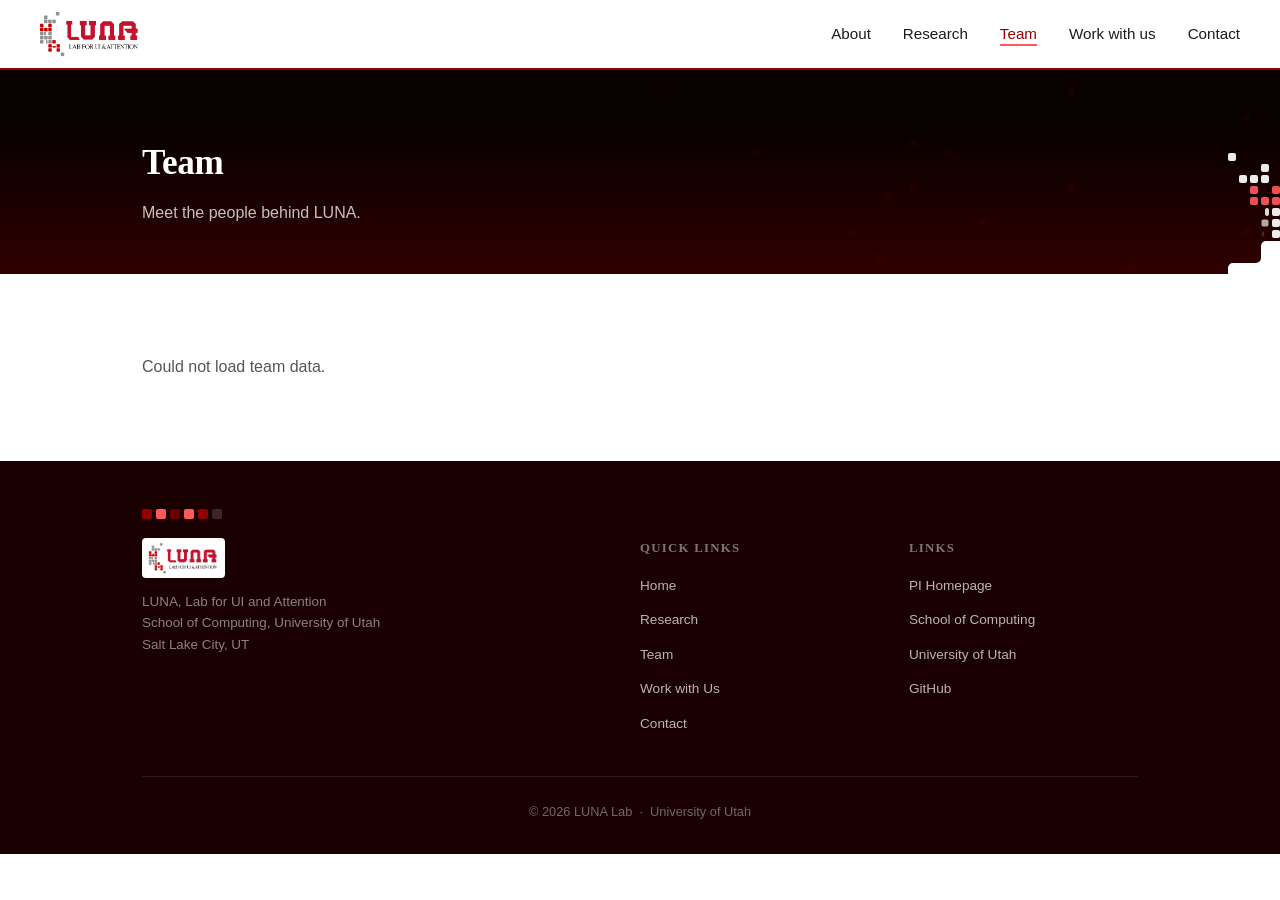
==== commit 68540b73: "update teams" ====
--- a/team.html
+++ b/team.html
@@ -318,7 +318,7 @@
 
   // Visiting
   if (data.visiting_researchers && data.visiting_researchers.length) {
-    container.appendChild(sectionLabel('Visiting Researchers'));
+    container.appendChild(sectionLabel('Visiting Students and Collaborators'));
     const grid = document.createElement('div');
     grid.className = 'members-grid';
     data.visiting_researchers.forEach(m => grid.appendChild(renderMemberCard(m)));
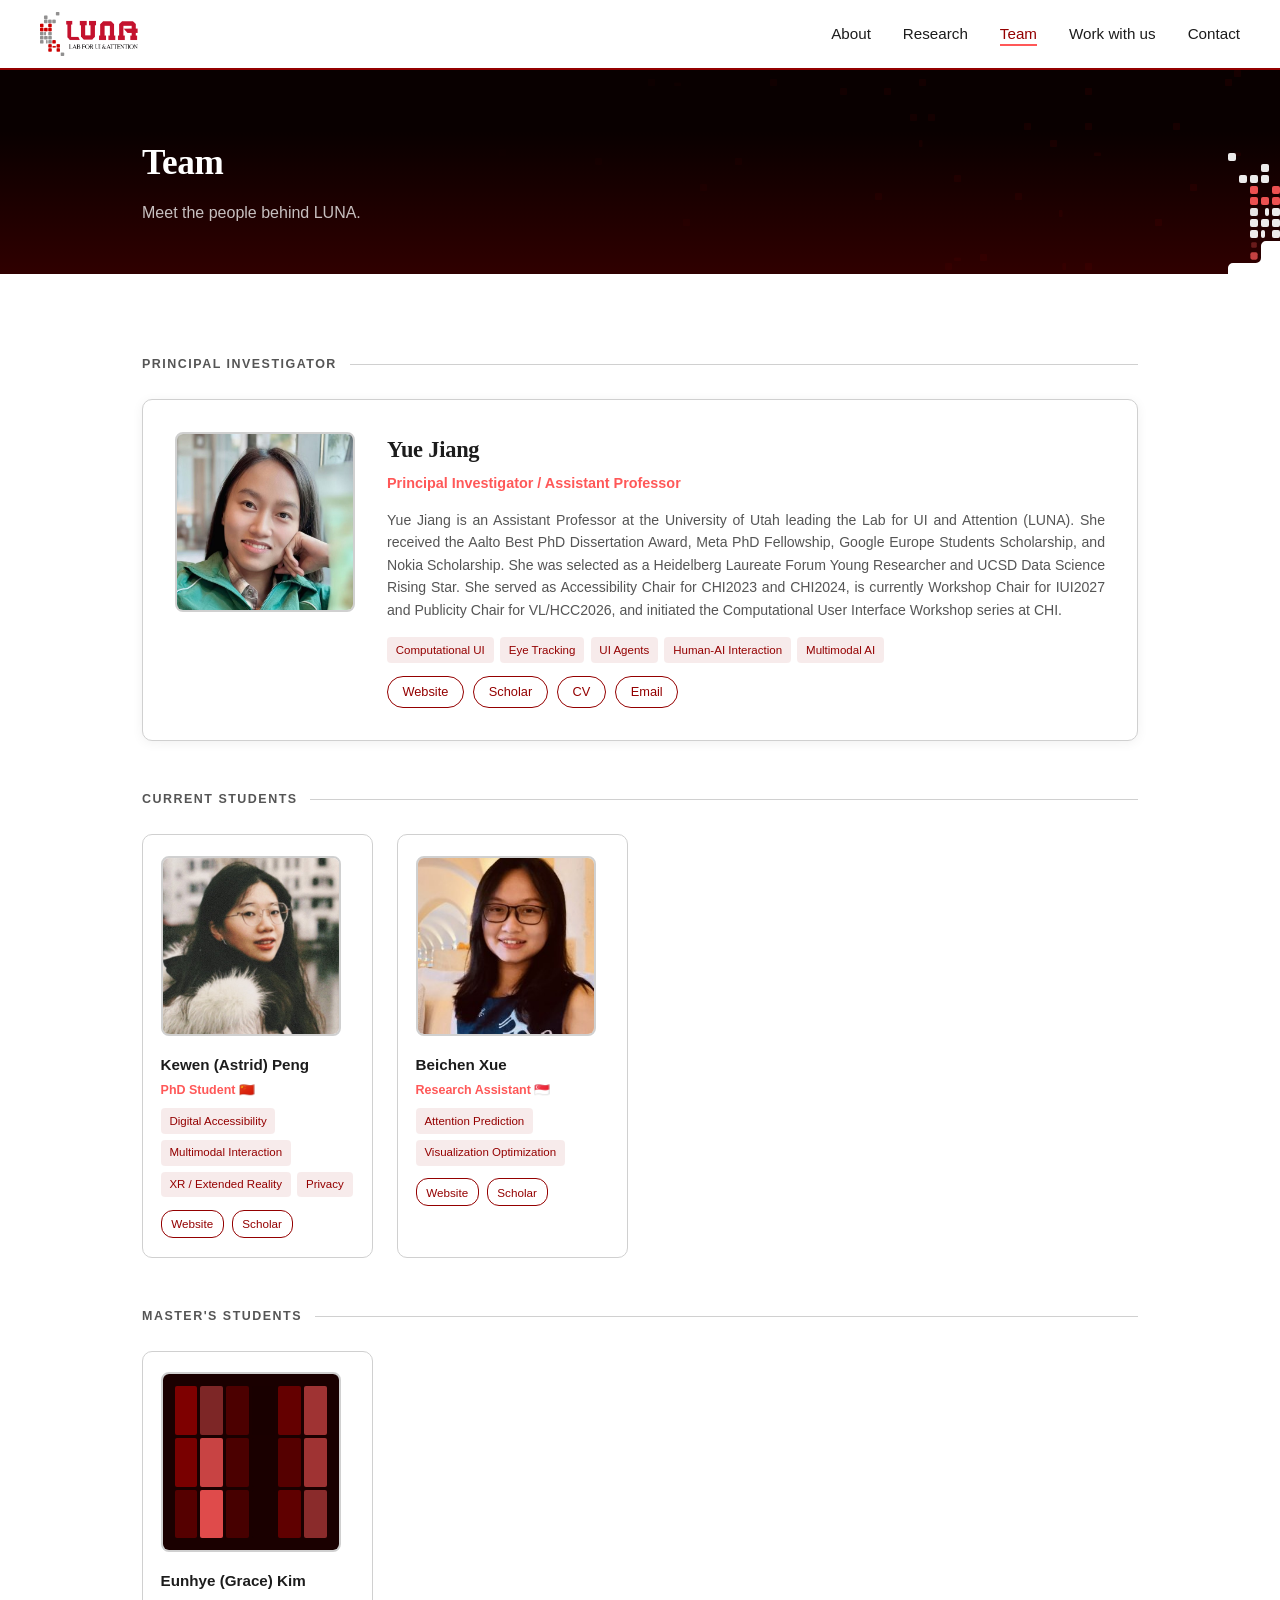
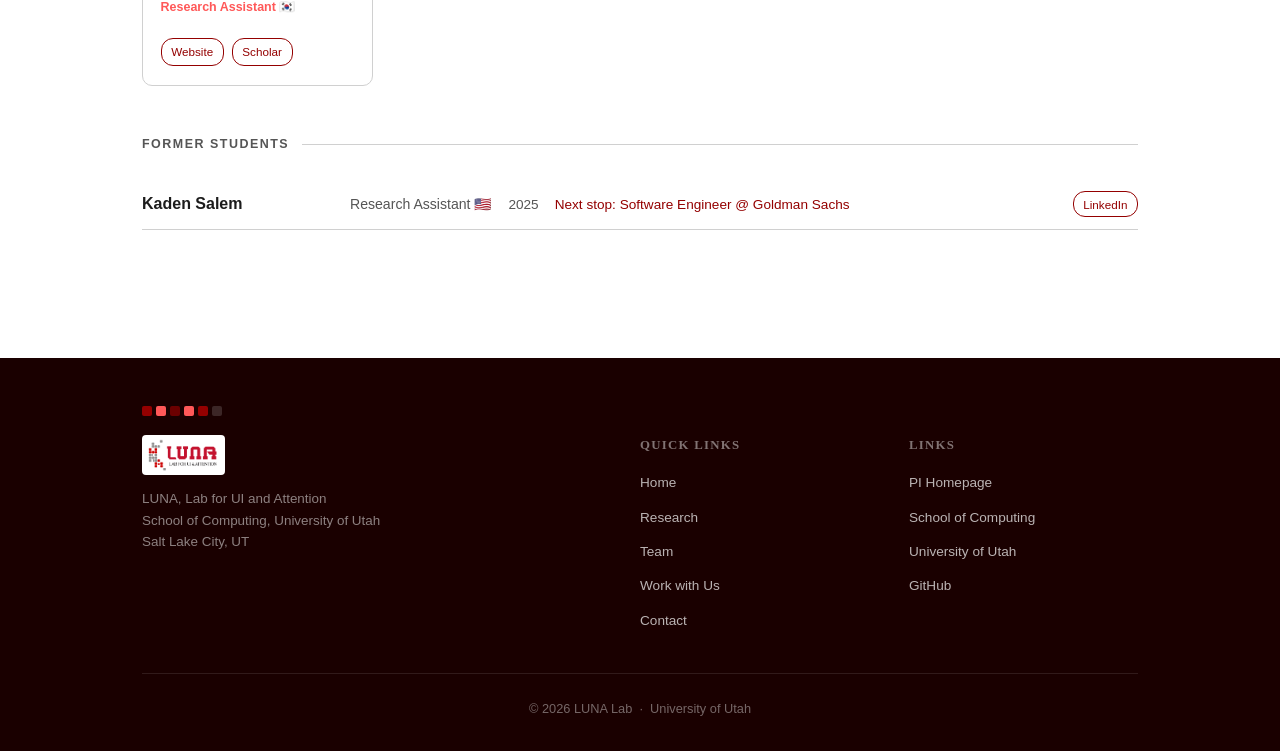
==== commit 58a44bc4: "update teams" ====
--- a/team.html
+++ b/team.html
@@ -317,6 +317,15 @@
   }
 
   // Visiting
+  if (data.collaborators && data.collaborators.length) {
+    container.appendChild(sectionLabel('Collaborative PhD Students and Researchers'));
+    const grid = document.createElement('div');
+    grid.className = 'members-grid';
+    data.collaborators.forEach(m => grid.appendChild(renderMemberCard(m)));
+    container.appendChild(grid);
+  }
+
+  // Visiting
   if (data.visiting_researchers && data.visiting_researchers.length) {
     container.appendChild(sectionLabel('Visiting Students and Collaborators'));
     const grid = document.createElement('div');
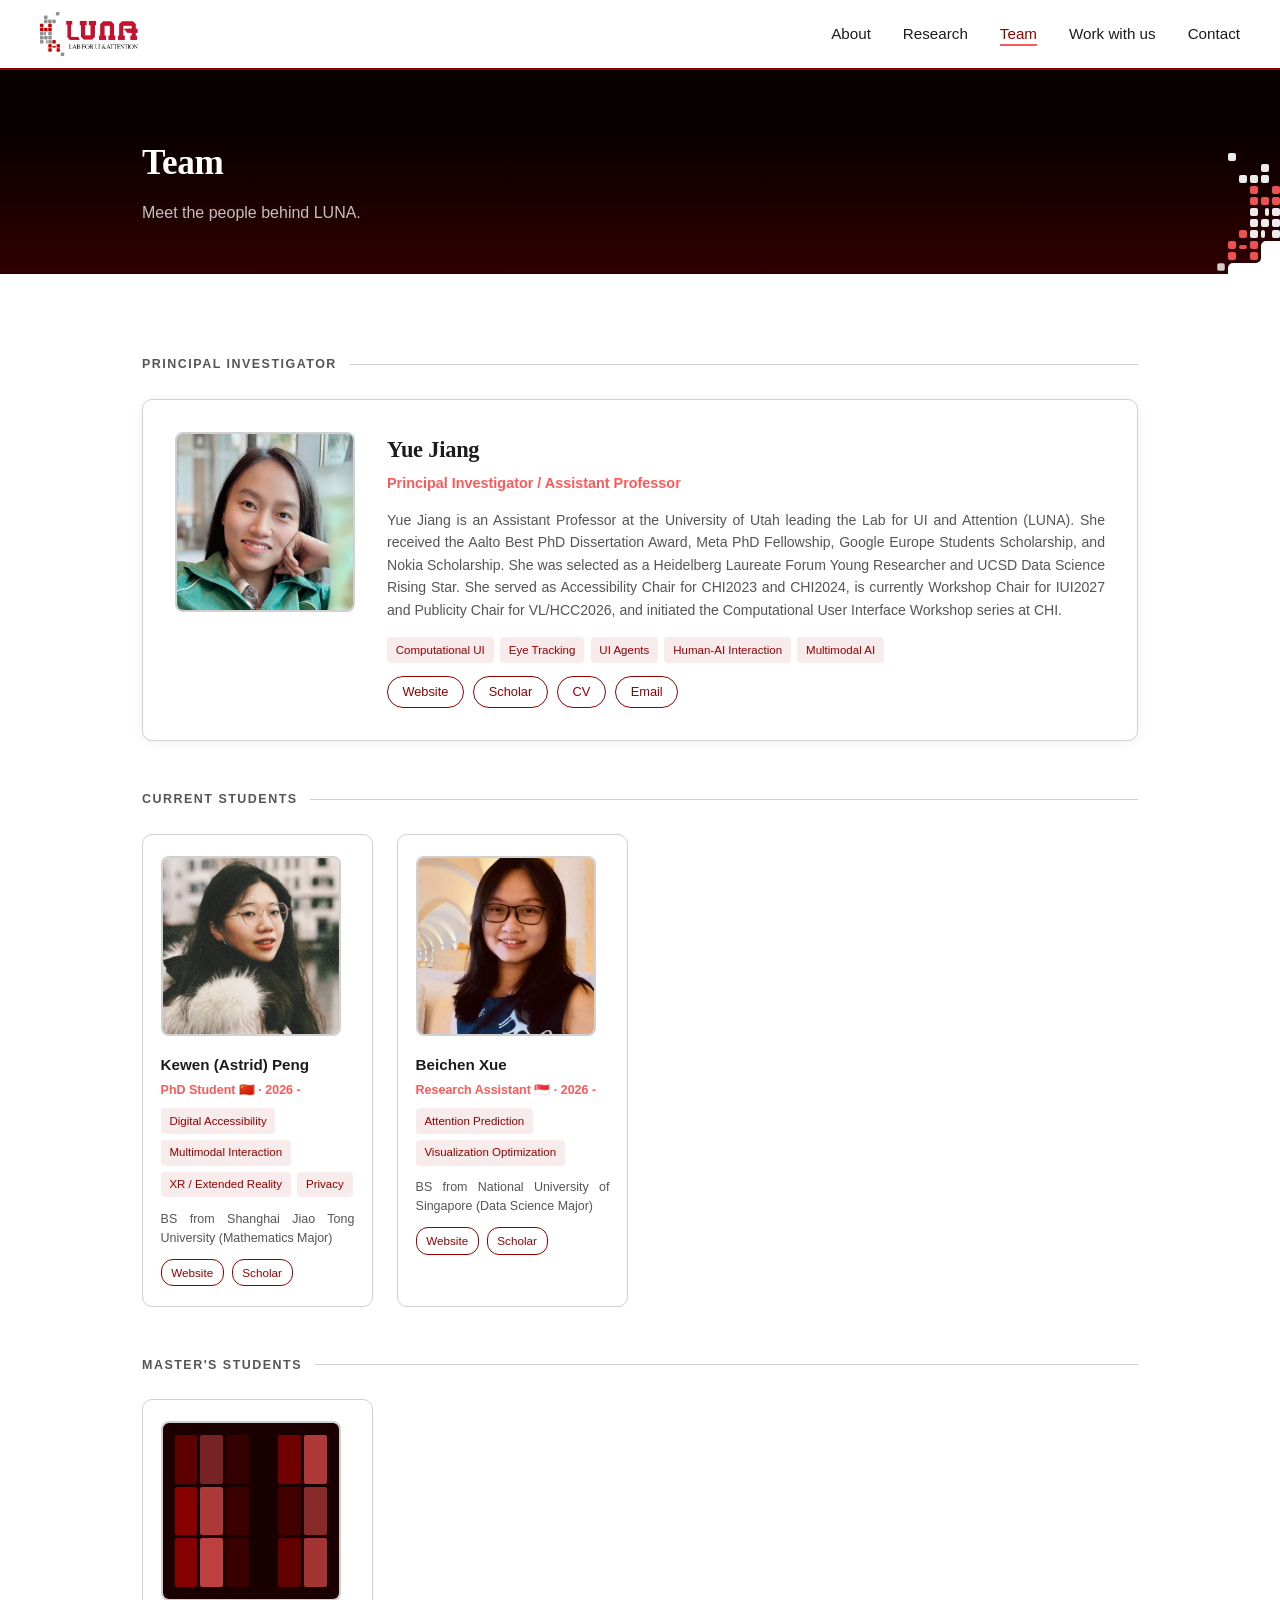
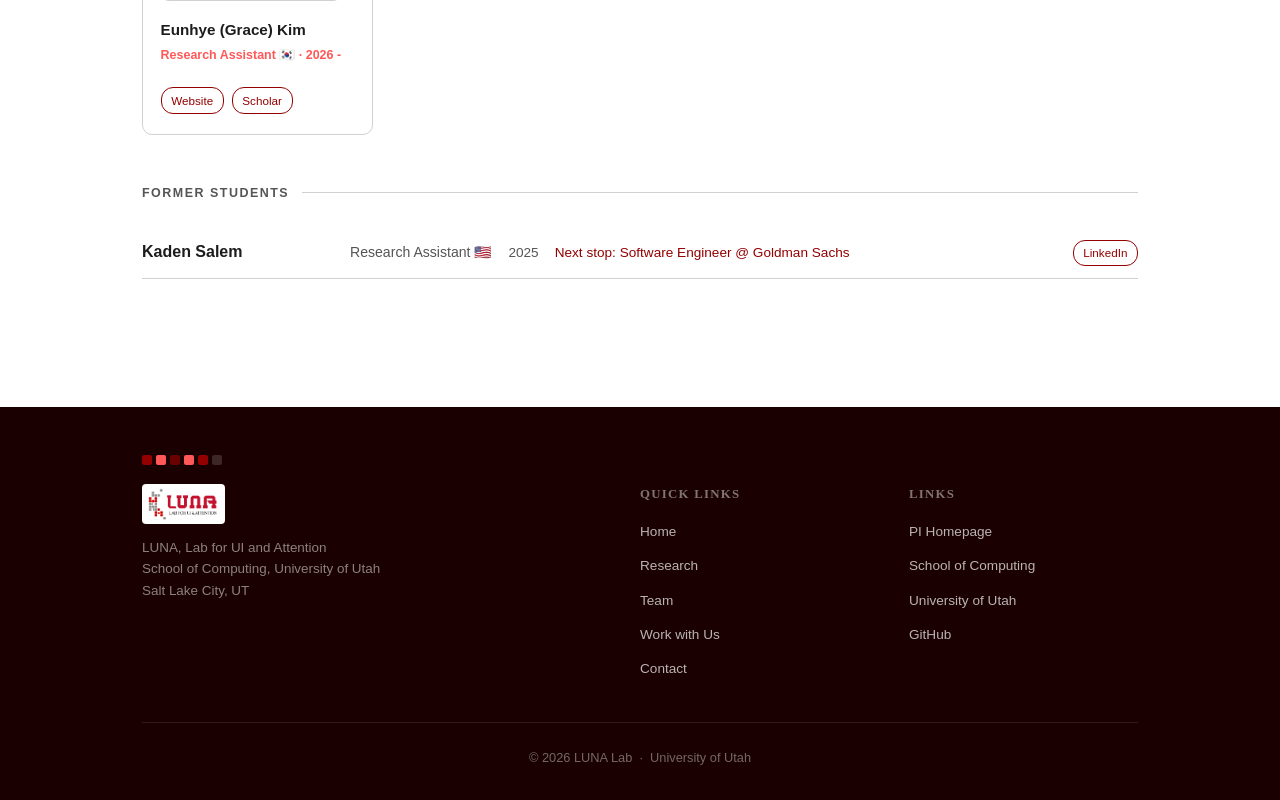
==== commit a869cd35: "update teams" ====
--- a/team.html
+++ b/team.html
@@ -212,6 +212,7 @@
 function renderMemberCard(member) {
   const card = document.createElement('article');
   card.className = 'member-card';
+  const years = member.years || (member.start_year ? `${member.start_year}–` : '');
 
 
   // Photo — wrapped in link if homepage exists
@@ -252,7 +253,7 @@
   info.className = 'member-info';
   info.innerHTML = `
     <h3>${nameHtml}</h3>
-    <div class="member-role">${member.role}${member.flag ? ' ' + member.flag : ''}${member.start_year ? ' · ' + member.start_year + '–' : ''}</div>
+    <div class="member-role">${member.role}${member.flag ? ' ' + member.flag : ''}${years ? ' · ' + years : ''}</div>
     <ul class="interest-tags" aria-label="Research interests">
       ${(member.interests || []).map(t => `<li class="interest-tag">${t}</li>`).join('')}
     </ul>
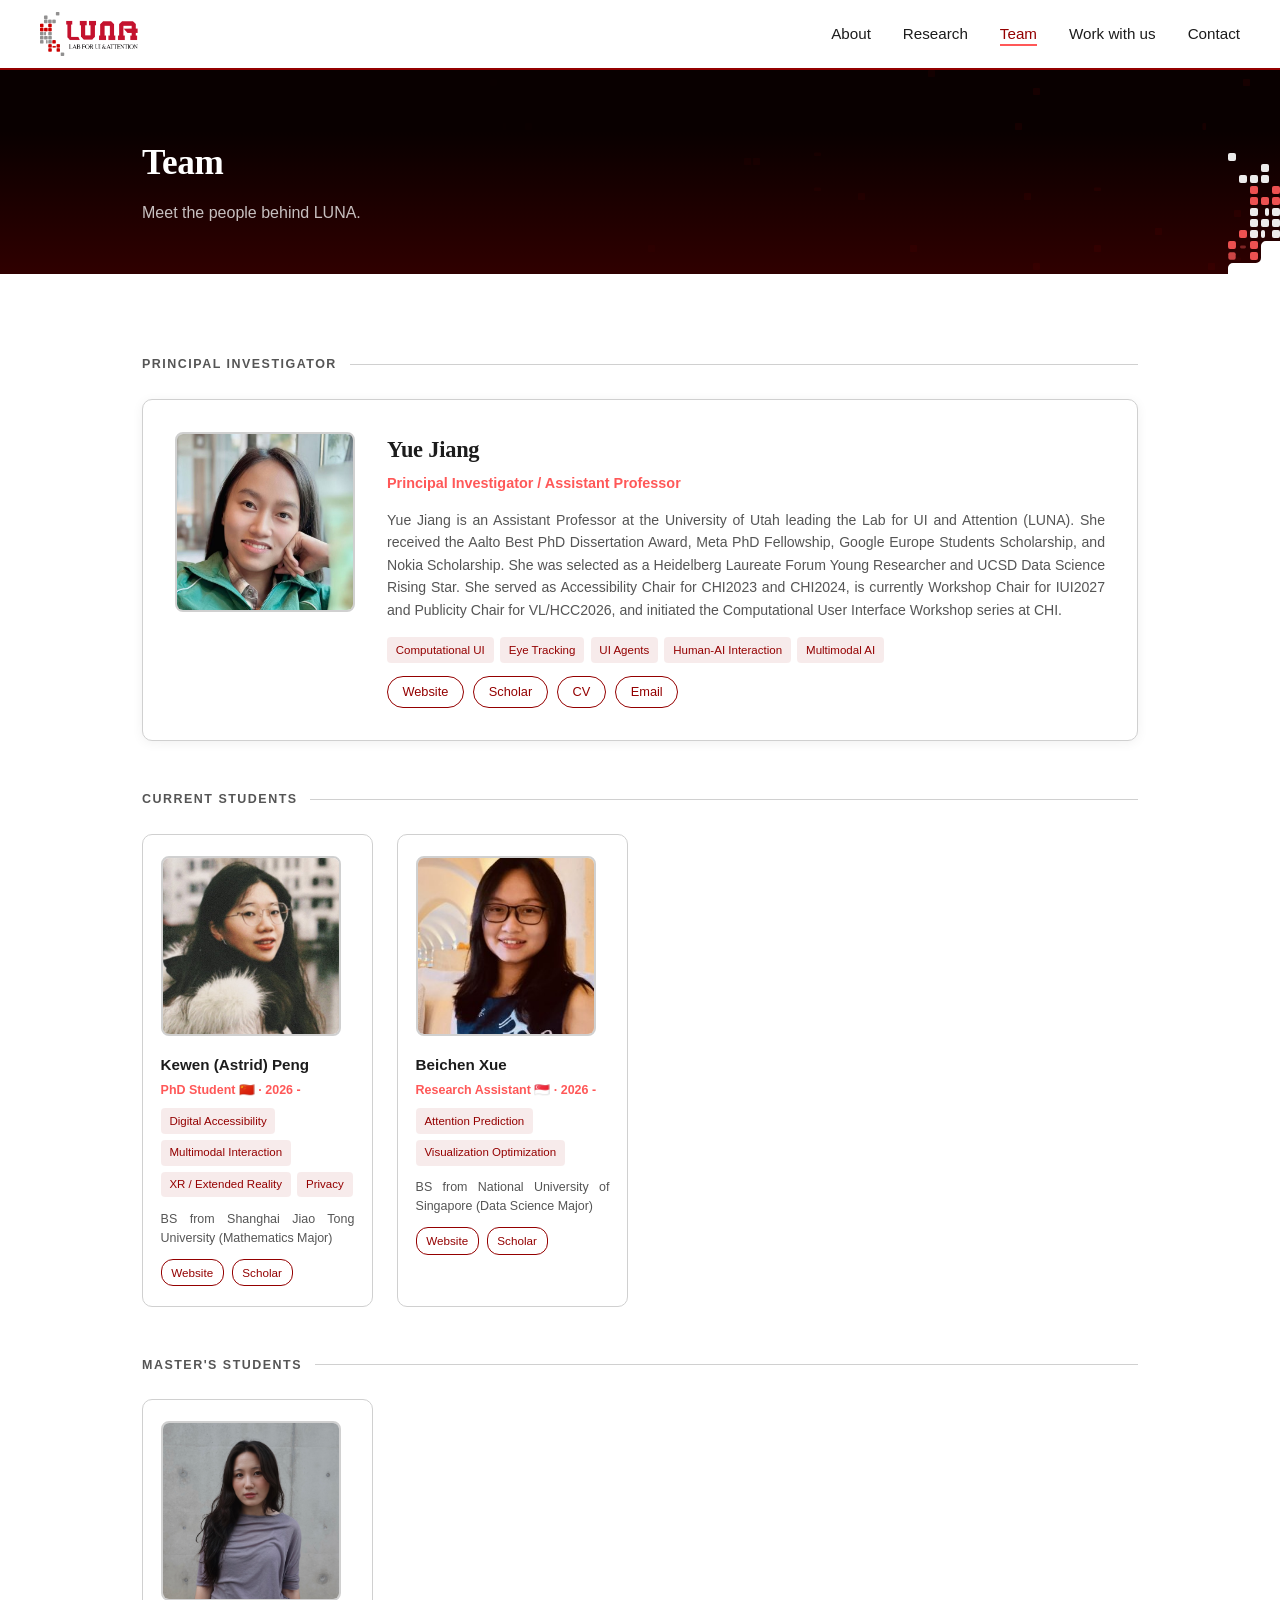
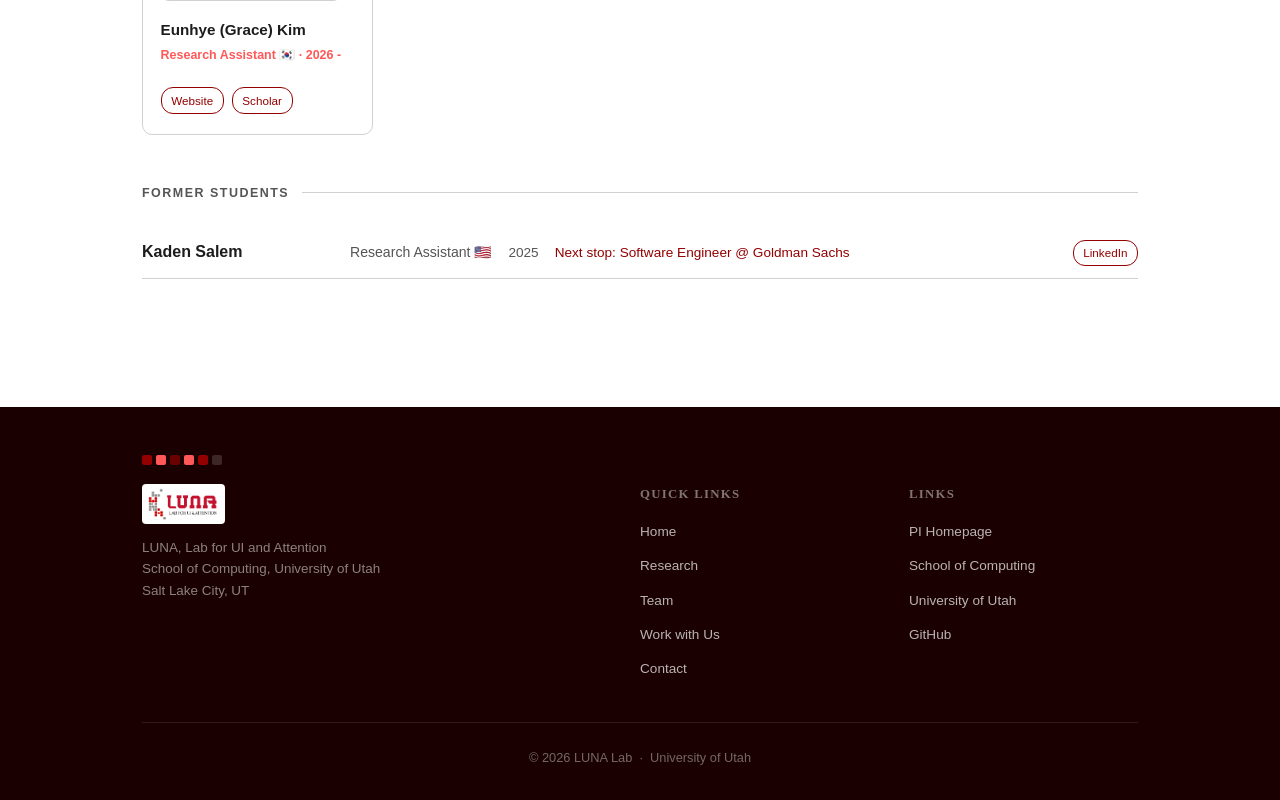
==== commit 714177e6: "update teams" ====
--- a/team.html
+++ b/team.html
@@ -278,9 +278,17 @@
   let data;
   try {
     const res = await fetch('data/members.json', { cache: 'no-cache' });   // always pick up edits
+    if (!res.ok) throw new Error(`HTTP ${res.status}`);
     data = await res.json();
   } catch (e) {
-    container.innerHTML = '<p style="color:var(--luna-text-light)">Could not load team data.</p>';
+    console.error('Could not load team data:', e);
+    container.innerHTML = location.protocol === 'file:'
+      ? `<p style="color:var(--luna-text-light)">
+          Team data cannot be loaded from a file opened directly in the browser.
+          In this project folder, run <code>python3 -m http.server 8000</code>,
+          then open <a href="http://localhost:8000/team.html">localhost:8000/team.html</a>.
+        </p>`
+      : '<p style="color:var(--luna-text-light)">Could not load team data. Please try refreshing the page.</p>';
     return;
   }
 
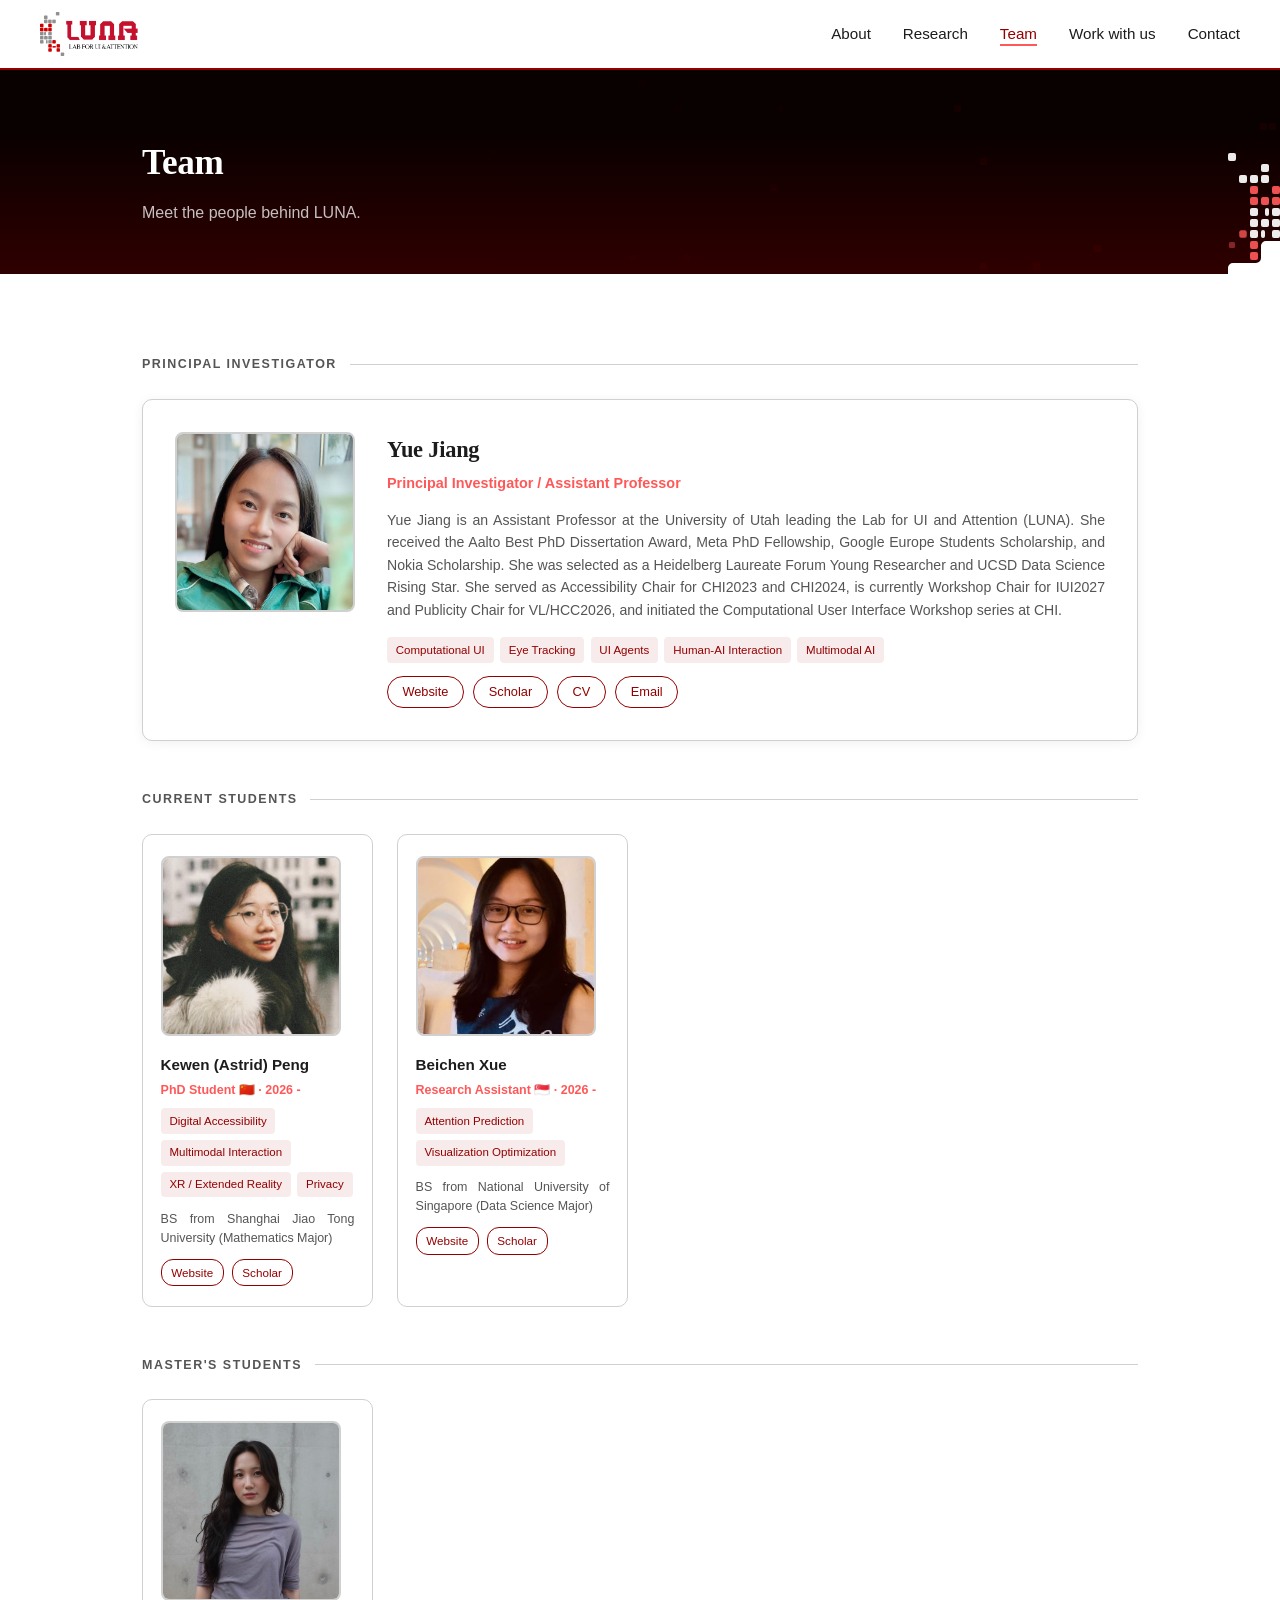
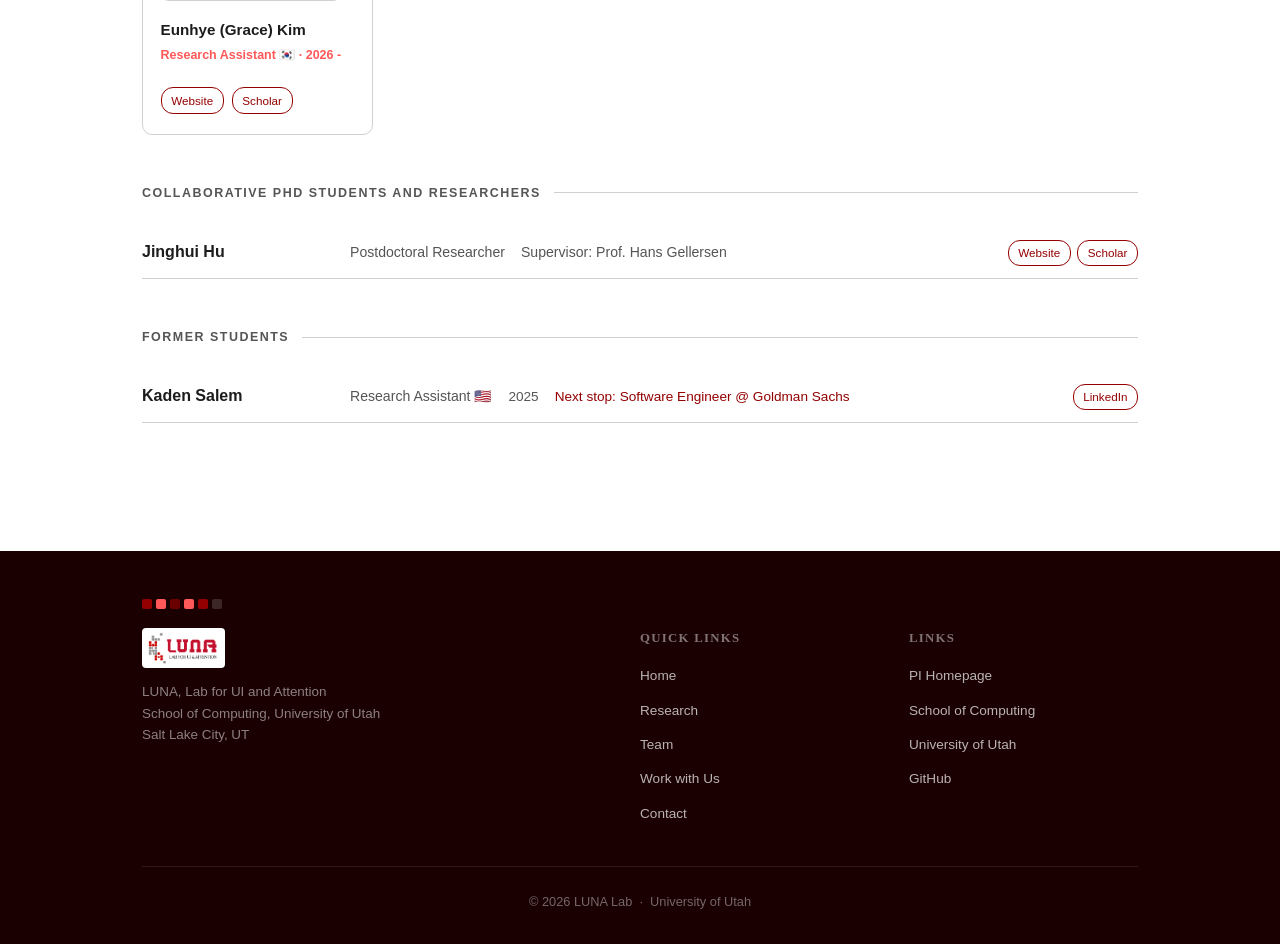
==== commit ef946f71: "add team members" ====
--- a/team.html
+++ b/team.html
@@ -273,6 +273,25 @@
   return h;
 }
 
+function renderCompactMemberList(members) {
+  const list = document.createElement('ul');
+  list.className = 'alumni-list';
+  members.forEach(m => {
+    const li = document.createElement('li');
+    const links = makeMemberLinks(m);
+    const years = m.years || (m.start_year ? `${m.start_year}–` : '');
+    li.innerHTML = `
+      <span class="alumni-name">${m.name}</span>
+      <span class="alumni-role">${m.role}${m.flag ? ' ' + m.flag : ''}</span>
+      ${m.supervisor ? `<span class="alumni-role">Supervisor: ${m.supervisor}</span>` : ''}
+      ${years ? `<span class="alumni-years">${years}</span>` : ''}
+      ${m.next ? `<span class="alumni-next">Next stop: ${m.next}</span>` : ''}
+      ${links ? `<span class="alumni-links">${links}</span>` : ''}`;
+    list.appendChild(li);
+  });
+  return list;
+}
+
 async function renderTeam() {
   const container = document.getElementById('team-container');
   let data;
@@ -319,19 +338,13 @@
   // Undergrad
   if (data.undergrad_researchers && data.undergrad_researchers.length) {
     container.appendChild(sectionLabel('Undergraduate Researchers'));
-    const grid = document.createElement('div');
-    grid.className = 'members-grid';
-    data.undergrad_researchers.forEach(m => grid.appendChild(renderMemberCard(m)));
-    container.appendChild(grid);
-  }
-
-  // Visiting
+    container.appendChild(renderCompactMemberList(data.undergrad_researchers));
+  }
+
+  // Collaborators — compact list matching former students
   if (data.collaborators && data.collaborators.length) {
     container.appendChild(sectionLabel('Collaborative PhD Students and Researchers'));
-    const grid = document.createElement('div');
-    grid.className = 'members-grid';
-    data.collaborators.forEach(m => grid.appendChild(renderMemberCard(m)));
-    container.appendChild(grid);
+    container.appendChild(renderCompactMemberList(data.collaborators));
   }
 
   // Visiting
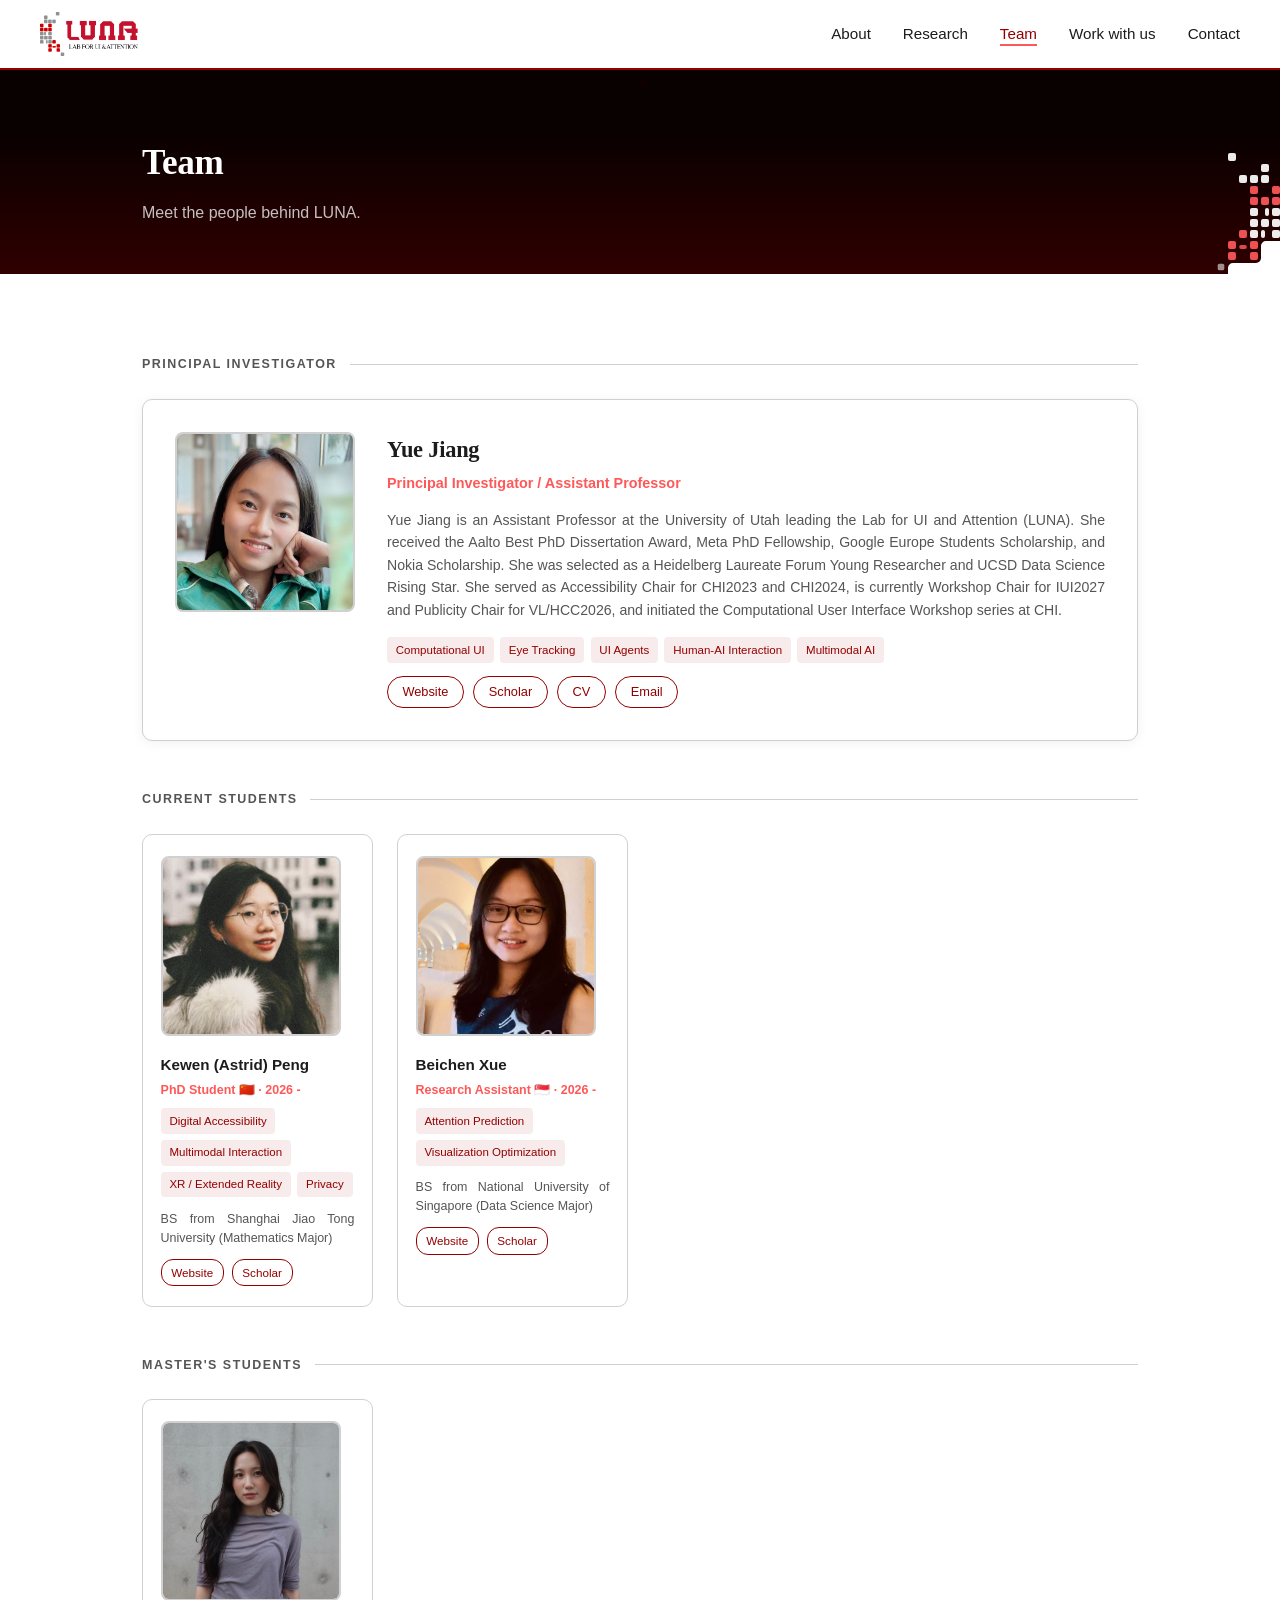
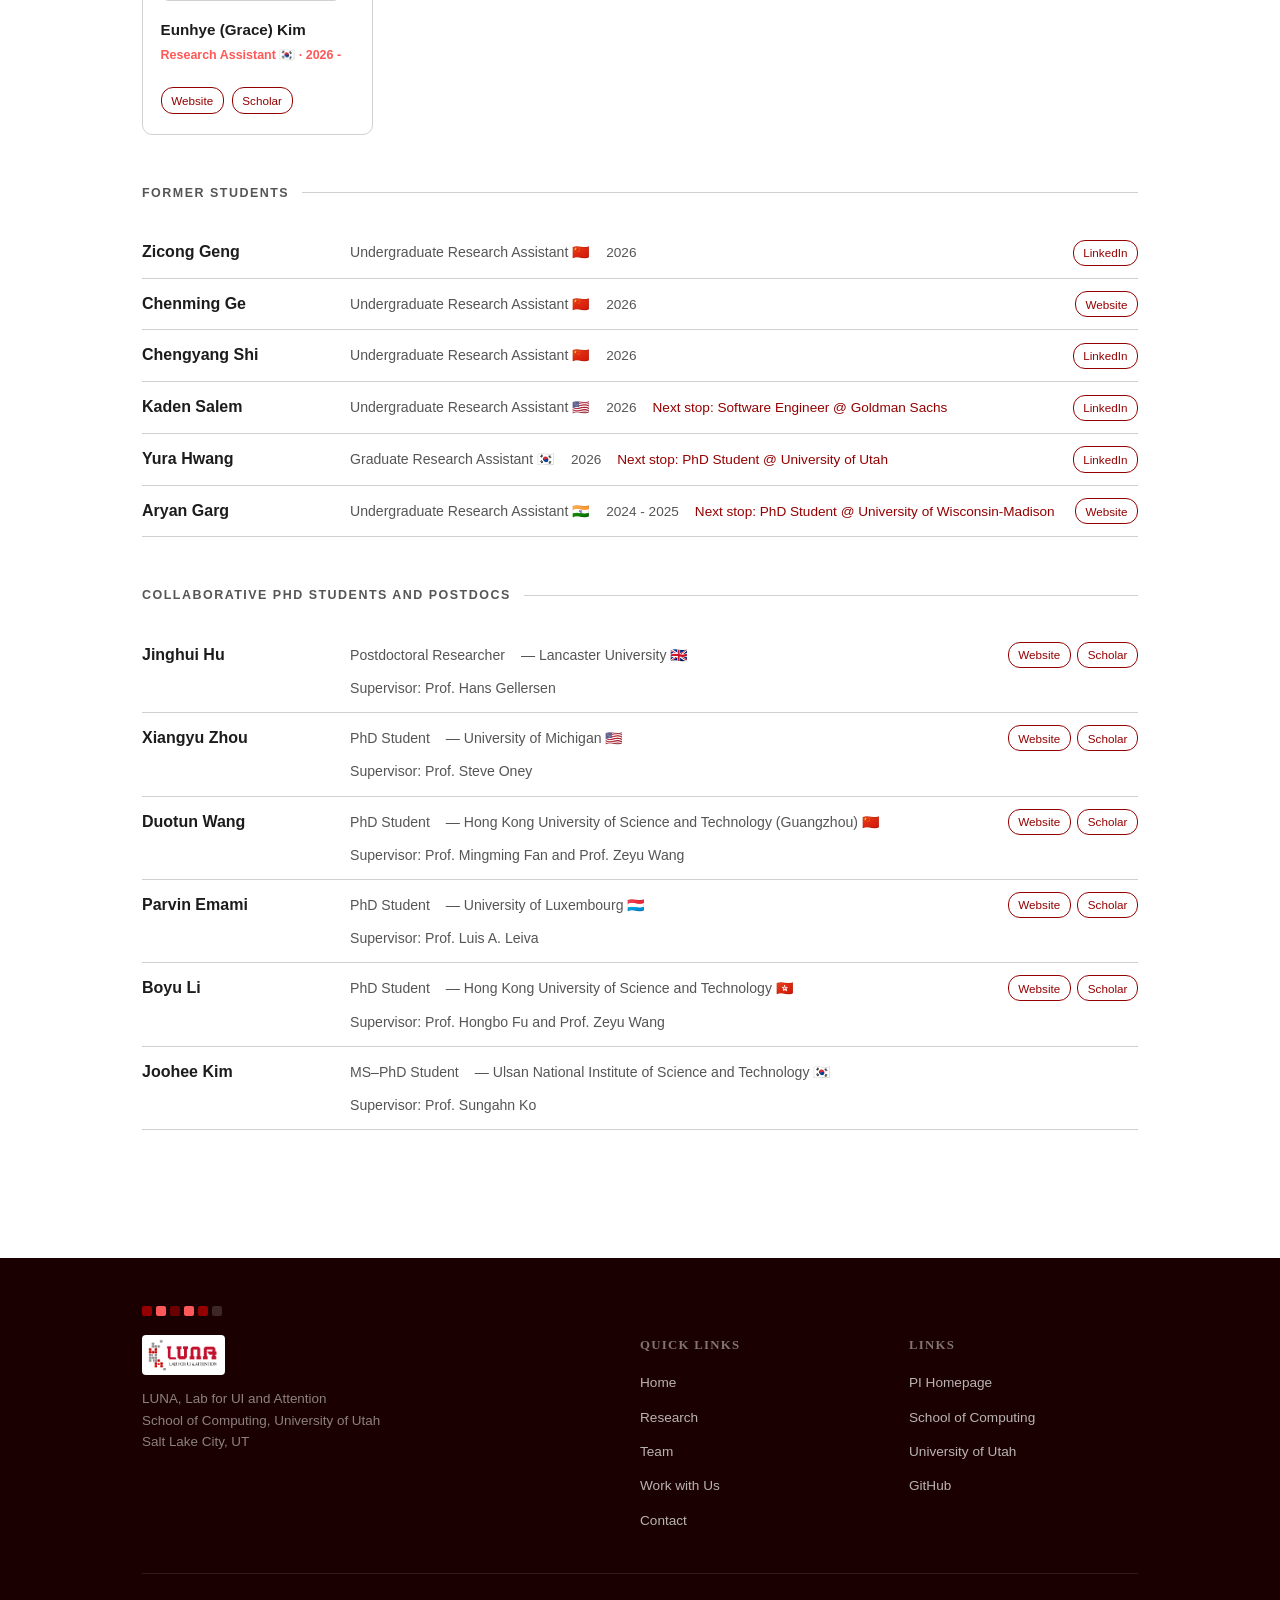
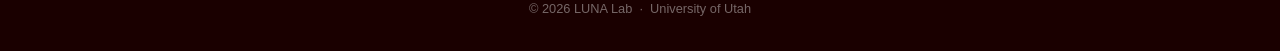
==== commit e357f6e1: "add papers and people" ====
--- a/team.html
+++ b/team.html
@@ -37,6 +37,61 @@
       border-radius: 4px;
       background: rgba(148,0,0,0.08);
       color: var(--luna-primary);
+    }
+
+    /* Compact current-member rows: details and links stay on row one;
+       supervisor is always row two, aligned with the role. */
+    .alumni-list li.compact-member-row {
+      display: grid;
+      grid-template-columns: 12rem minmax(0, 1fr) auto;
+      column-gap: 1rem;
+      row-gap: 0.55rem;
+    }
+    .compact-member-row .alumni-name {
+      grid-column: 1;
+      grid-row: 1;
+    }
+    .compact-member-row .compact-member-primary {
+      grid-column: 2;
+      grid-row: 1;
+    }
+    .compact-member-row .alumni-links {
+      grid-column: 3;
+      grid-row: 1;
+      align-self: start;
+    }
+    .compact-member-row .compact-member-secondary {
+      grid-column: 2;
+      grid-row: 2;
+    }
+    .compact-member-primary,
+    .compact-member-secondary {
+      display: flex;
+      flex-wrap: wrap;
+      align-items: baseline;
+      gap: 0.35rem 1rem;
+    }
+
+    @media (max-width: 640px) {
+      .alumni-list li.compact-member-row {
+        grid-template-columns: minmax(0, 1fr) auto;
+      }
+      .compact-member-row .alumni-name {
+        grid-column: 1;
+        grid-row: 1;
+      }
+      .compact-member-row .alumni-links {
+        grid-column: 2;
+        grid-row: 1;
+      }
+      .compact-member-row .compact-member-primary {
+        grid-column: 1 / -1;
+        grid-row: 2;
+      }
+      .compact-member-row .compact-member-secondary {
+        grid-column: 1 / -1;
+        grid-row: 3;
+      }
     }
   </style>
 </head>
@@ -278,15 +333,23 @@
   list.className = 'alumni-list';
   members.forEach(m => {
     const li = document.createElement('li');
+    li.className = 'compact-member-row';
     const links = makeMemberLinks(m);
     const years = m.years || (m.start_year ? `${m.start_year}–` : '');
     li.innerHTML = `
       <span class="alumni-name">${m.name}</span>
-      <span class="alumni-role">${m.role}${m.flag ? ' ' + m.flag : ''}</span>
-      ${m.supervisor ? `<span class="alumni-role">Supervisor: ${m.supervisor}</span>` : ''}
-      ${years ? `<span class="alumni-years">${years}</span>` : ''}
-      ${m.next ? `<span class="alumni-next">Next stop: ${m.next}</span>` : ''}
-      ${links ? `<span class="alumni-links">${links}</span>` : ''}`;
+      <span class="compact-member-primary">
+        <span class="alumni-role">${m.role}</span>
+        ${m.university
+          ? `<span class="alumni-role">— ${m.university}${m.flag ? ' ' + m.flag : ''}</span>`
+          : (m.flag ? `<span class="alumni-role">${m.flag}</span>` : '')}
+        ${years ? `<span class="alumni-years">${years}</span>` : ''}
+      </span>
+      ${links ? `<span class="alumni-links">${links}</span>` : ''}
+      ${(m.supervisor || m.next) ? `<span class="compact-member-secondary">
+        ${m.supervisor ? `<span class="alumni-role">Supervisor: ${m.supervisor}</span>` : ''}
+        ${m.next ? `<span class="alumni-next">Next stop: ${m.next}</span>` : ''}
+      </span>` : ''}`;
     list.appendChild(li);
   });
   return list;
@@ -341,21 +404,6 @@
     container.appendChild(renderCompactMemberList(data.undergrad_researchers));
   }
 
-  // Collaborators — compact list matching former students
-  if (data.collaborators && data.collaborators.length) {
-    container.appendChild(sectionLabel('Collaborative PhD Students and Researchers'));
-    container.appendChild(renderCompactMemberList(data.collaborators));
-  }
-
-  // Visiting
-  if (data.visiting_researchers && data.visiting_researchers.length) {
-    container.appendChild(sectionLabel('Visiting Students and Collaborators'));
-    const grid = document.createElement('div');
-    grid.className = 'members-grid';
-    data.visiting_researchers.forEach(m => grid.appendChild(renderMemberCard(m)));
-    container.appendChild(grid);
-  }
-
   // Former students — a compact text list (name · role · year · next stop)
   if (data.alumni && data.alumni.length) {
     container.appendChild(sectionLabel('Former Students'));
@@ -374,6 +422,22 @@
     });
     container.appendChild(list);
   }
+
+  // Collaborators — compact list matching former students
+  if (data.collaborators && data.collaborators.length) {
+    container.appendChild(sectionLabel('Collaborative PhD Students and Postdocs'));
+    container.appendChild(renderCompactMemberList(data.collaborators));
+  }
+
+  // Visiting
+  if (data.visiting_researchers && data.visiting_researchers.length) {
+    container.appendChild(sectionLabel('Visiting Students and Collaborators'));
+    const grid = document.createElement('div');
+    grid.className = 'members-grid';
+    data.visiting_researchers.forEach(m => grid.appendChild(renderMemberCard(m)));
+    container.appendChild(grid);
+  }
+
 }
 
 renderTeam();
--- a/css/styles.css
+++ b/css/styles.css
@@ -460,6 +460,14 @@
 .sponsors-track:not(.scrolling) .sponsor-logo[aria-hidden="true"] { display: none; }
 .sponsors-track-wrapper:has(.sponsors-track:not(.scrolling)) {
   -webkit-mask-image: none; mask-image: none;
+}
+
+/* Sponsor row on phones: stack the logos and keep the wide One-U wordmark inside the screen */
+@media (max-width: 640px) {
+  .sponsors-track:not(.scrolling) { gap: 1.6rem; padding: 0 1.5rem; }
+  .sponsor-logo { height: auto; max-width: 100%; }
+  .sponsor-logo img { height: 32px; max-width: 100%; }
+  .sponsor-logo img[src*="one-u-rai"] { height: auto; width: min(280px, 78vw); max-width: 78vw; }
 }
 
 @keyframes sponsors-scroll {
